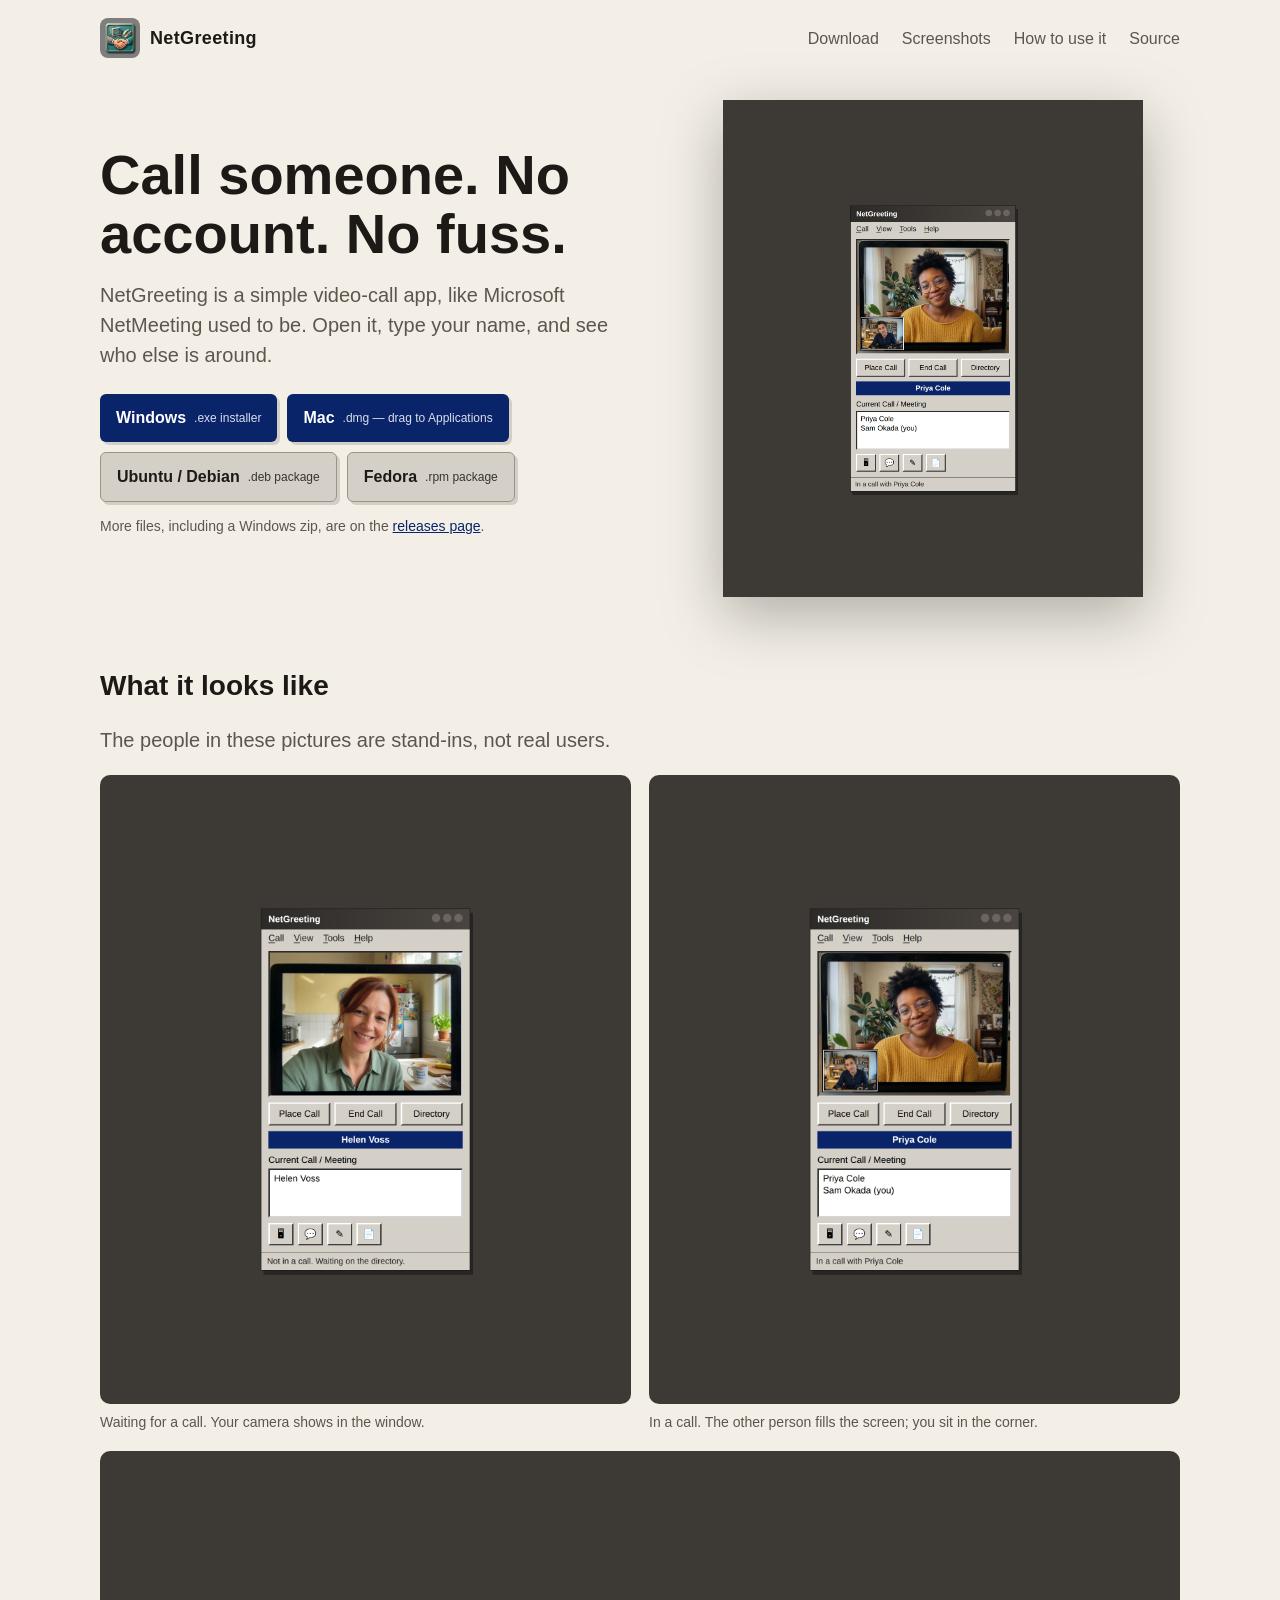
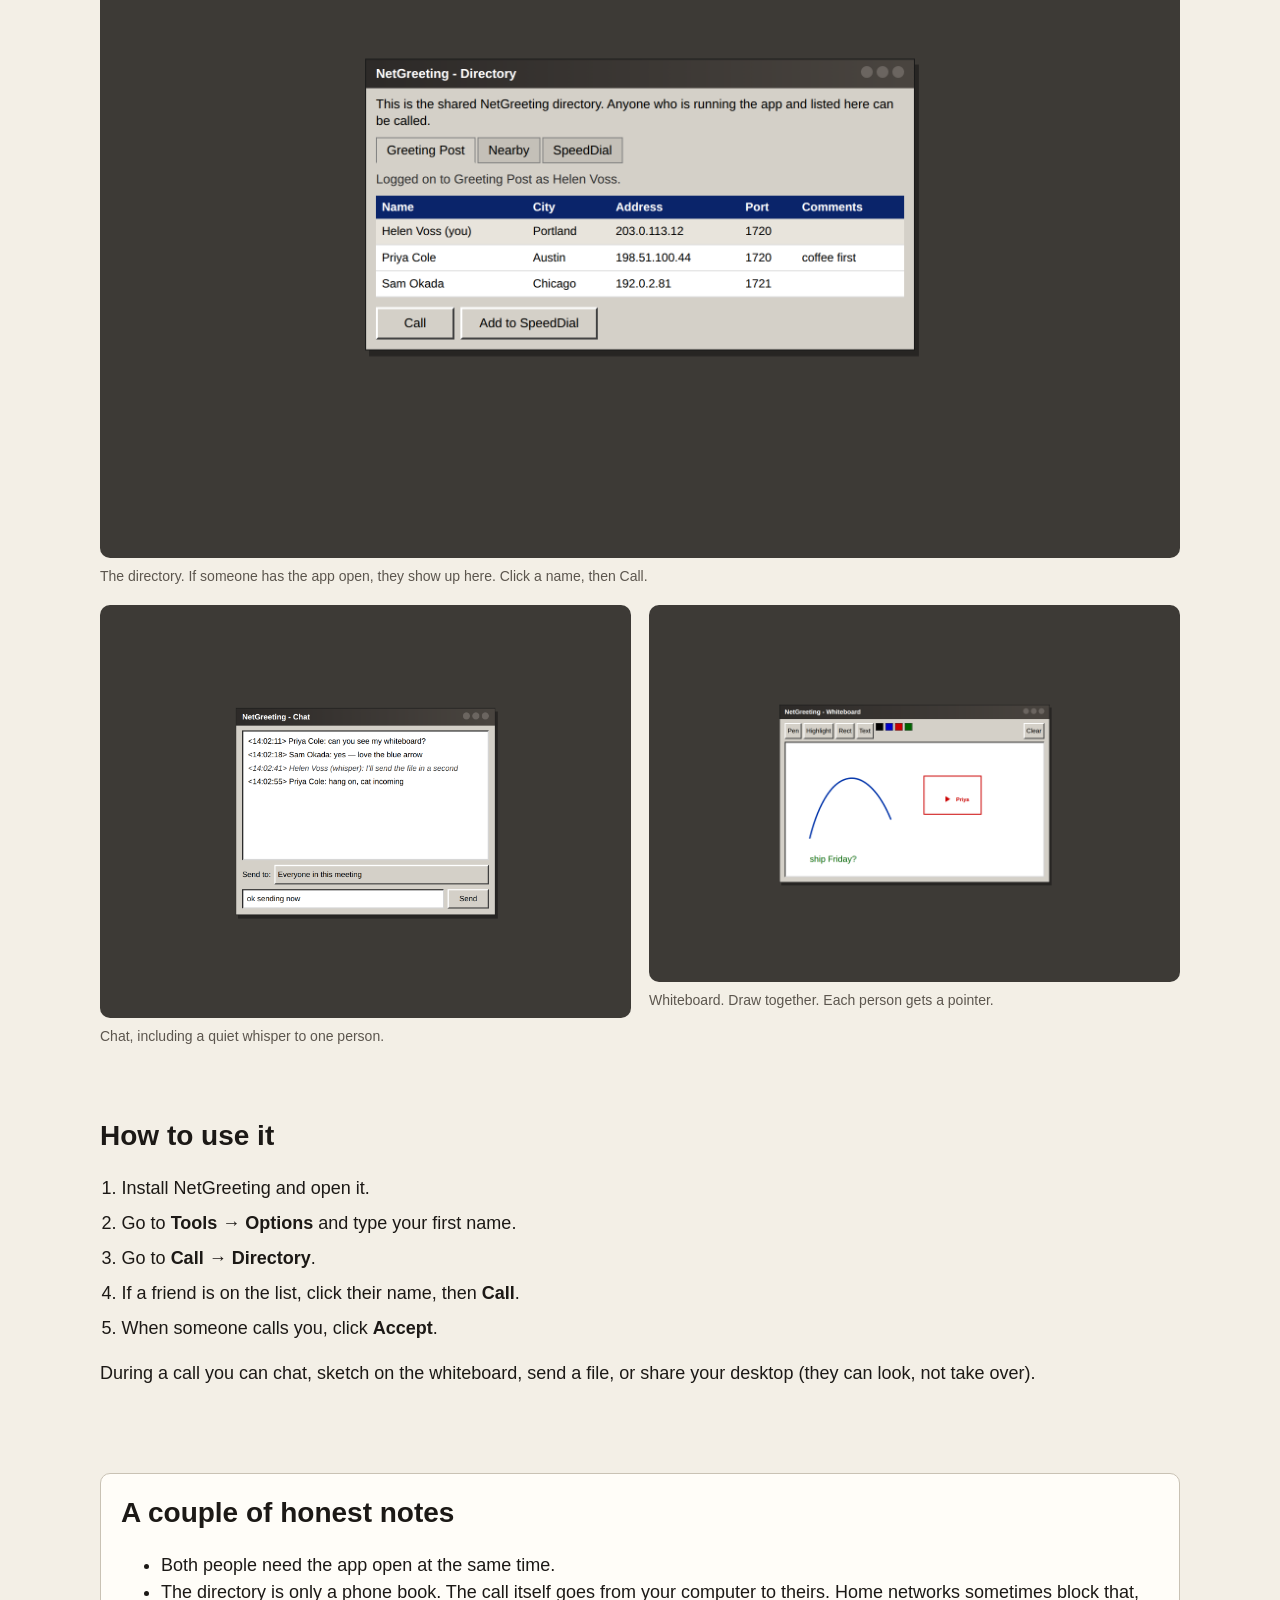
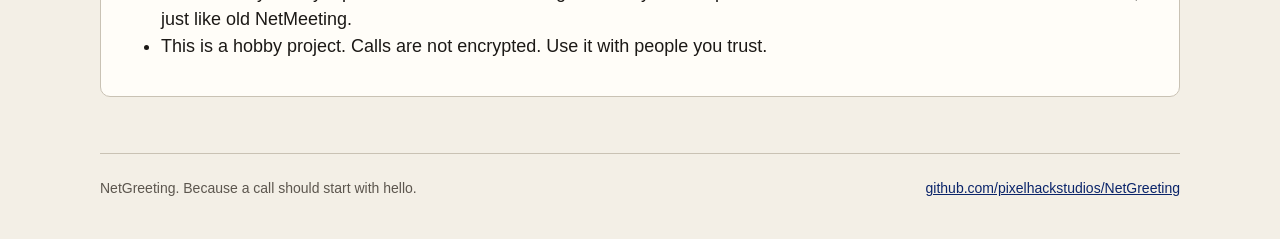
==== docs/index.html @ 1d902507 "Add a public website with download buttons and screenshots. The camera views use fictional stand-ins" ====
<!DOCTYPE html>
<html lang="en">
<head>
  <meta charset="utf-8">
  <meta name="viewport" content="width=device-width, initial-scale=1">
  <title>NetGreeting — a simple video-call app</title>
  <meta name="description" content="See who’s online, call them, talk, chat, and draw together. No account. Like Microsoft NetMeeting used to be.">
  <link rel="icon" href="./assets/icon.png">
  <link rel="stylesheet" href="./styles.css">
</head>
<body>
  <div class="wrap">
    <header>
      <a class="brand" href="./">
        <img src="./assets/icon.png" alt="">
        NetGreeting
      </a>
      <nav>
        <a href="#download">Download</a>
        <a href="#look">Screenshots</a>
        <a href="#how">How to use it</a>
        <a href="https://github.com/pixelhackstudios/NetGreeting">Source</a>
      </nav>
    </header>

    <div class="hero">
      <div>
        <h1>Call someone. No account. No fuss.</h1>
        <p class="lede">
          NetGreeting is a simple video-call app, like Microsoft NetMeeting used to be.
          Open it, type your name, and see who else is around.
        </p>
        <div class="downloads" id="download">
          <a class="btn" href="https://github.com/pixelhackstudios/NetGreeting/releases/latest/download/netgreeting-0.1.0-win64.exe">
            Windows
            <small>.exe installer</small>
          </a>
          <a class="btn" href="https://github.com/pixelhackstudios/NetGreeting/releases/latest/download/netgreeting-0.1.0-Darwin.dmg">
            Mac
            <small>.dmg — drag to Applications</small>
          </a>
          <a class="btn secondary" href="https://github.com/pixelhackstudios/NetGreeting/releases/latest/download/netgreeting_0.1.0_amd64.deb">
            Ubuntu / Debian
            <small>.deb package</small>
          </a>
          <a class="btn secondary" href="https://github.com/pixelhackstudios/NetGreeting/releases/latest/download/netgreeting-0.1.0-1.x86_64.rpm">
            Fedora
            <small>.rpm package</small>
          </a>
        </div>
        <p class="note">
          More files, including a Windows zip, are on the
          <a href="https://github.com/pixelhackstudios/NetGreeting/releases/latest">releases page</a>.
        </p>
      </div>
      <img class="hero-shot" src="./assets/shot-call.png" alt="NetGreeting in a call. Priya is on the big video, Sam is in the small corner window.">
    </div>

    <section id="look">
      <h2>What it looks like</h2>
      <p class="lede" style="margin-bottom:20px;">The people in these pictures are stand-ins, not real users.</p>
      <div class="shots">
        <figure>
          <img src="./assets/shot-idle.png" alt="Helen waiting for a call, with her camera preview showing.">
          <figcaption>Waiting for a call. Your camera shows in the window.</figcaption>
        </figure>
        <figure>
          <img src="./assets/shot-call.png" alt="A call in progress with two people on camera.">
          <figcaption>In a call. The other person fills the screen; you sit in the corner.</figcaption>
        </figure>
        <figure class="wide">
          <img src="./assets/shot-directory.png" alt="The directory listing Helen, Priya, and Sam.">
          <figcaption>The directory. If someone has the app open, they show up here. Click a name, then Call.</figcaption>
        </figure>
        <figure>
          <img src="./assets/shot-chat.png" alt="A chat window with a few messages.">
          <figcaption>Chat, including a quiet whisper to one person.</figcaption>
        </figure>
        <figure>
          <img src="./assets/shot-whiteboard.png" alt="A shared whiteboard with a sketch and a remote pointer labeled Priya.">
          <figcaption>Whiteboard. Draw together. Each person gets a pointer.</figcaption>
        </figure>
      </div>
    </section>

    <section id="how">
      <h2>How to use it</h2>
      <ol class="steps">
        <li>Install NetGreeting and open it.</li>
        <li>Go to <strong>Tools → Options</strong> and type your first name.</li>
        <li>Go to <strong>Call → Directory</strong>.</li>
        <li>If a friend is on the list, click their name, then <strong>Call</strong>.</li>
        <li>When someone calls you, click <strong>Accept</strong>.</li>
      </ol>
      <p>During a call you can chat, sketch on the whiteboard, send a file, or share your desktop (they can look, not take over).</p>
    </section>

    <section>
      <div class="honest">
        <h2>A couple of honest notes</h2>
        <ul>
          <li>Both people need the app open at the same time.</li>
          <li>The directory is only a phone book. The call itself goes from your computer to theirs. Home networks sometimes block that, just like old NetMeeting.</li>
          <li>This is a hobby project. Calls are not encrypted. Use it with people you trust.</li>
        </ul>
      </div>
    </section>

    <footer>
      <div>NetGreeting. Because a call should start with hello.</div>
      <div><a href="https://github.com/pixelhackstudios/NetGreeting">github.com/pixelhackstudios/NetGreeting</a></div>
    </footer>
  </div>
</body>
</html>
---- docs/styles.css ----
:root {
  --bg: #f3efe6;
  --ink: #1c1916;
  --muted: #5c564e;
  --navy: #0a246a;
  --face: #d4d0c8;
  --card: #fffdf8;
  --line: #c9c2b4;
}
* { box-sizing: border-box; }
html { scroll-behavior: smooth; }
body {
  margin: 0;
  font: 18px/1.5 "Liberation Sans", "Segoe UI", Tahoma, sans-serif;
  color: var(--ink);
  background:
    radial-gradient(1200px 500px at 10% -10%, #fff8e8, transparent 50%),
    var(--bg);
}
a { color: var(--navy); }
.wrap { width: min(1080px, calc(100% - 40px)); margin: 0 auto; }
header {
  display: flex;
  align-items: center;
  justify-content: space-between;
  gap: 16px;
  padding: 18px 0;
}
.brand { display: flex; align-items: center; gap: 10px; font-weight: 800; letter-spacing: .02em; text-decoration: none; color: inherit; }
.brand img { width: 40px; height: 40px; border-radius: 8px; }
nav a { margin-left: 18px; text-decoration: none; color: var(--muted); font-size: 16px; }
nav a:hover { color: var(--ink); }
.hero {
  display: grid;
  grid-template-columns: 1.05fr .95fr;
  gap: 40px;
  align-items: center;
  padding: 24px 0 56px;
}
h1 {
  font-size: clamp(36px, 5vw, 56px);
  line-height: 1.05;
  margin: 0 0 16px;
}
.lede { font-size: 20px; color: var(--muted); margin: 0 0 24px; max-width: 36rem; }
.downloads { display: flex; flex-wrap: wrap; gap: 10px; }
.btn {
  display: inline-flex;
  align-items: center;
  gap: 8px;
  background: var(--navy);
  color: #fff;
  text-decoration: none;
  padding: 12px 16px;
  border-radius: 6px;
  font-weight: 700;
  font-size: 16px;
  box-shadow: 3px 3px 0 #00000022;
}
.btn.secondary { background: var(--face); color: var(--ink); border: 1px solid #9a948a; }
.btn small { display: block; font-weight: 500; opacity: .85; font-size: 12px; }
.hero-shot {
  width: 100%;
  max-width: 420px;
  justify-self: center;
  filter: drop-shadow(0 18px 30px rgba(0,0,0,.28));
}
.note { font-size: 14px; color: var(--muted); margin-top: 14px; }
section { padding: 12px 0 56px; }
h2 { font-size: 28px; margin: 0 0 18px; }
.shots {
  display: grid;
  grid-template-columns: 1fr 1fr;
  gap: 18px;
}
.shots figure { margin: 0; }
.shots img {
  width: 100%;
  background: #3d3a36;
  border-radius: 10px;
  display: block;
}
.shots figcaption { font-size: 14px; color: var(--muted); margin-top: 8px; }
.shots .wide { grid-column: 1 / -1; }
ol.steps { padding-left: 1.2em; }
ol.steps li { margin: 8px 0; }
.honest {
  background: var(--card);
  border: 1px solid var(--line);
  padding: 18px 20px;
  border-radius: 10px;
}
footer {
  border-top: 1px solid var(--line);
  padding: 24px 0 40px;
  color: var(--muted);
  font-size: 14px;
  display: flex;
  justify-content: space-between;
  gap: 12px;
  flex-wrap: wrap;
}
@media (max-width: 800px) {
  .hero, .shots { grid-template-columns: 1fr; }
  nav { display: none; }
}
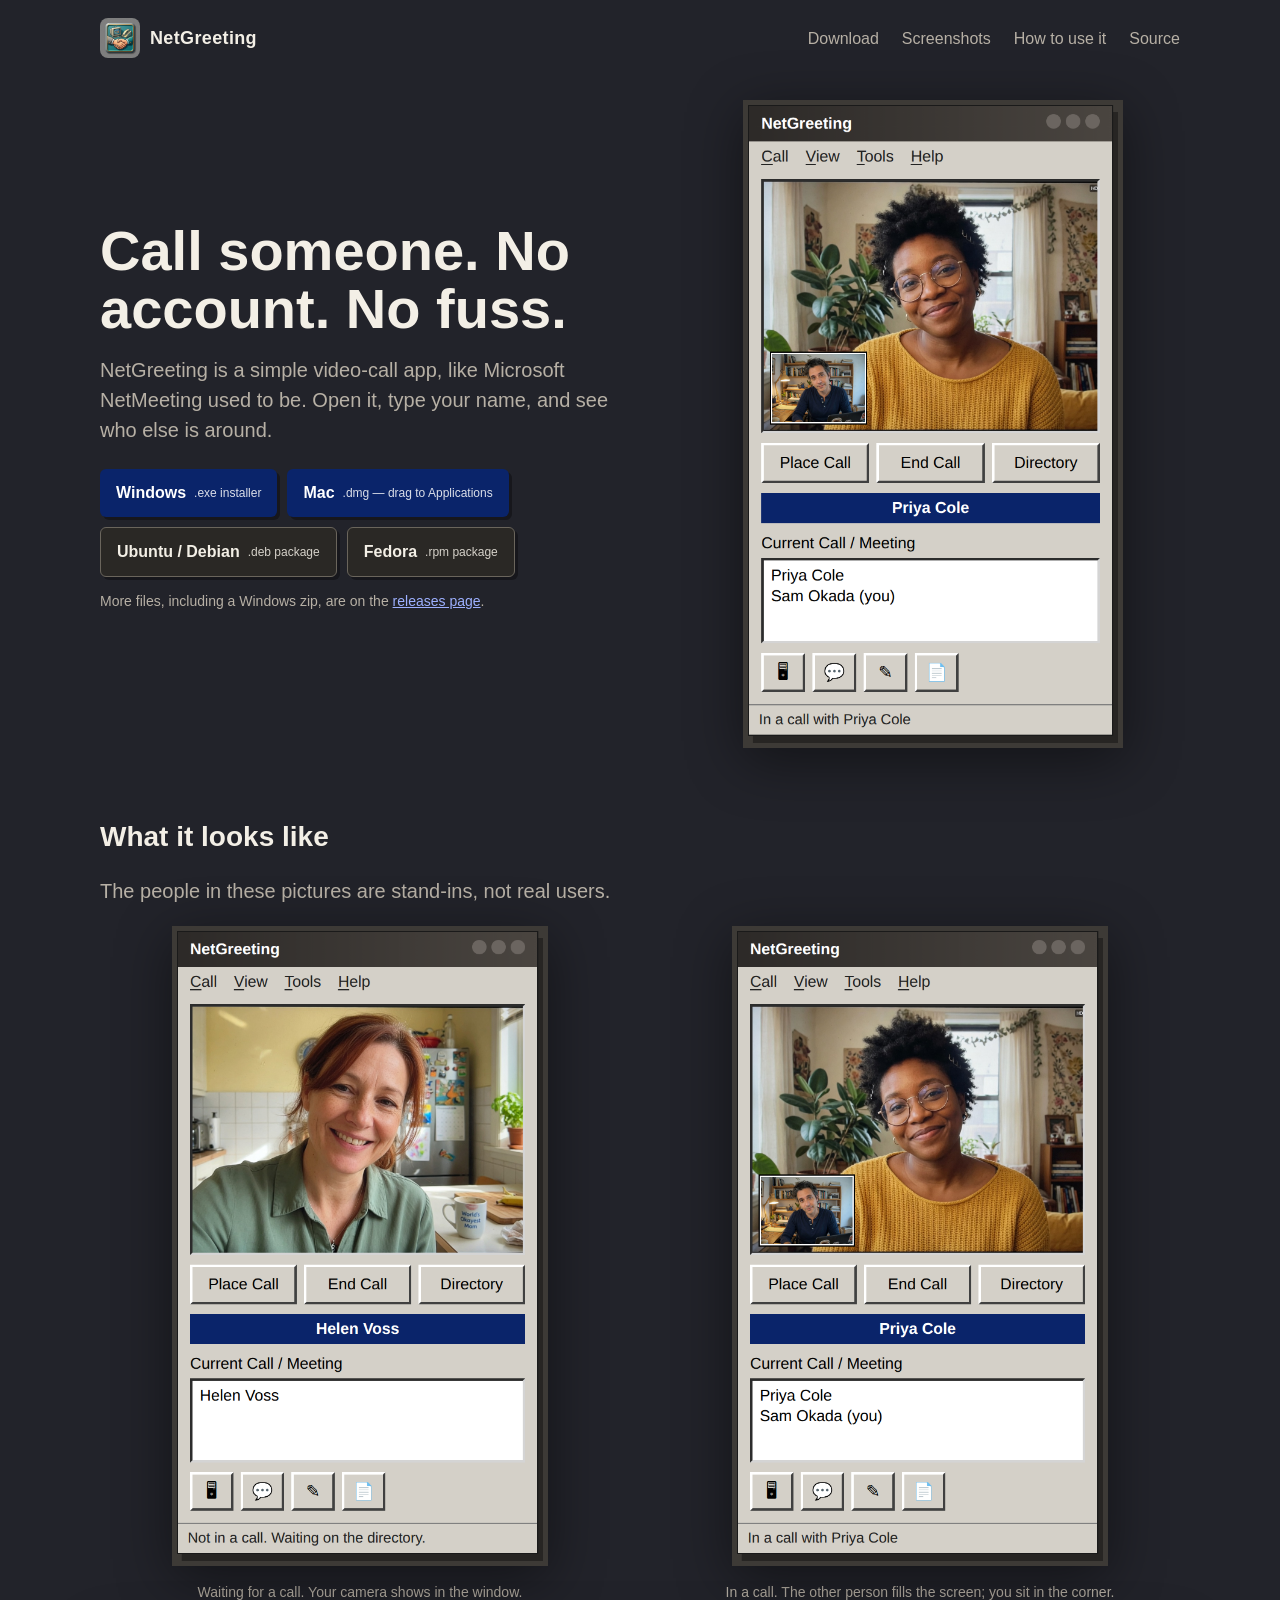
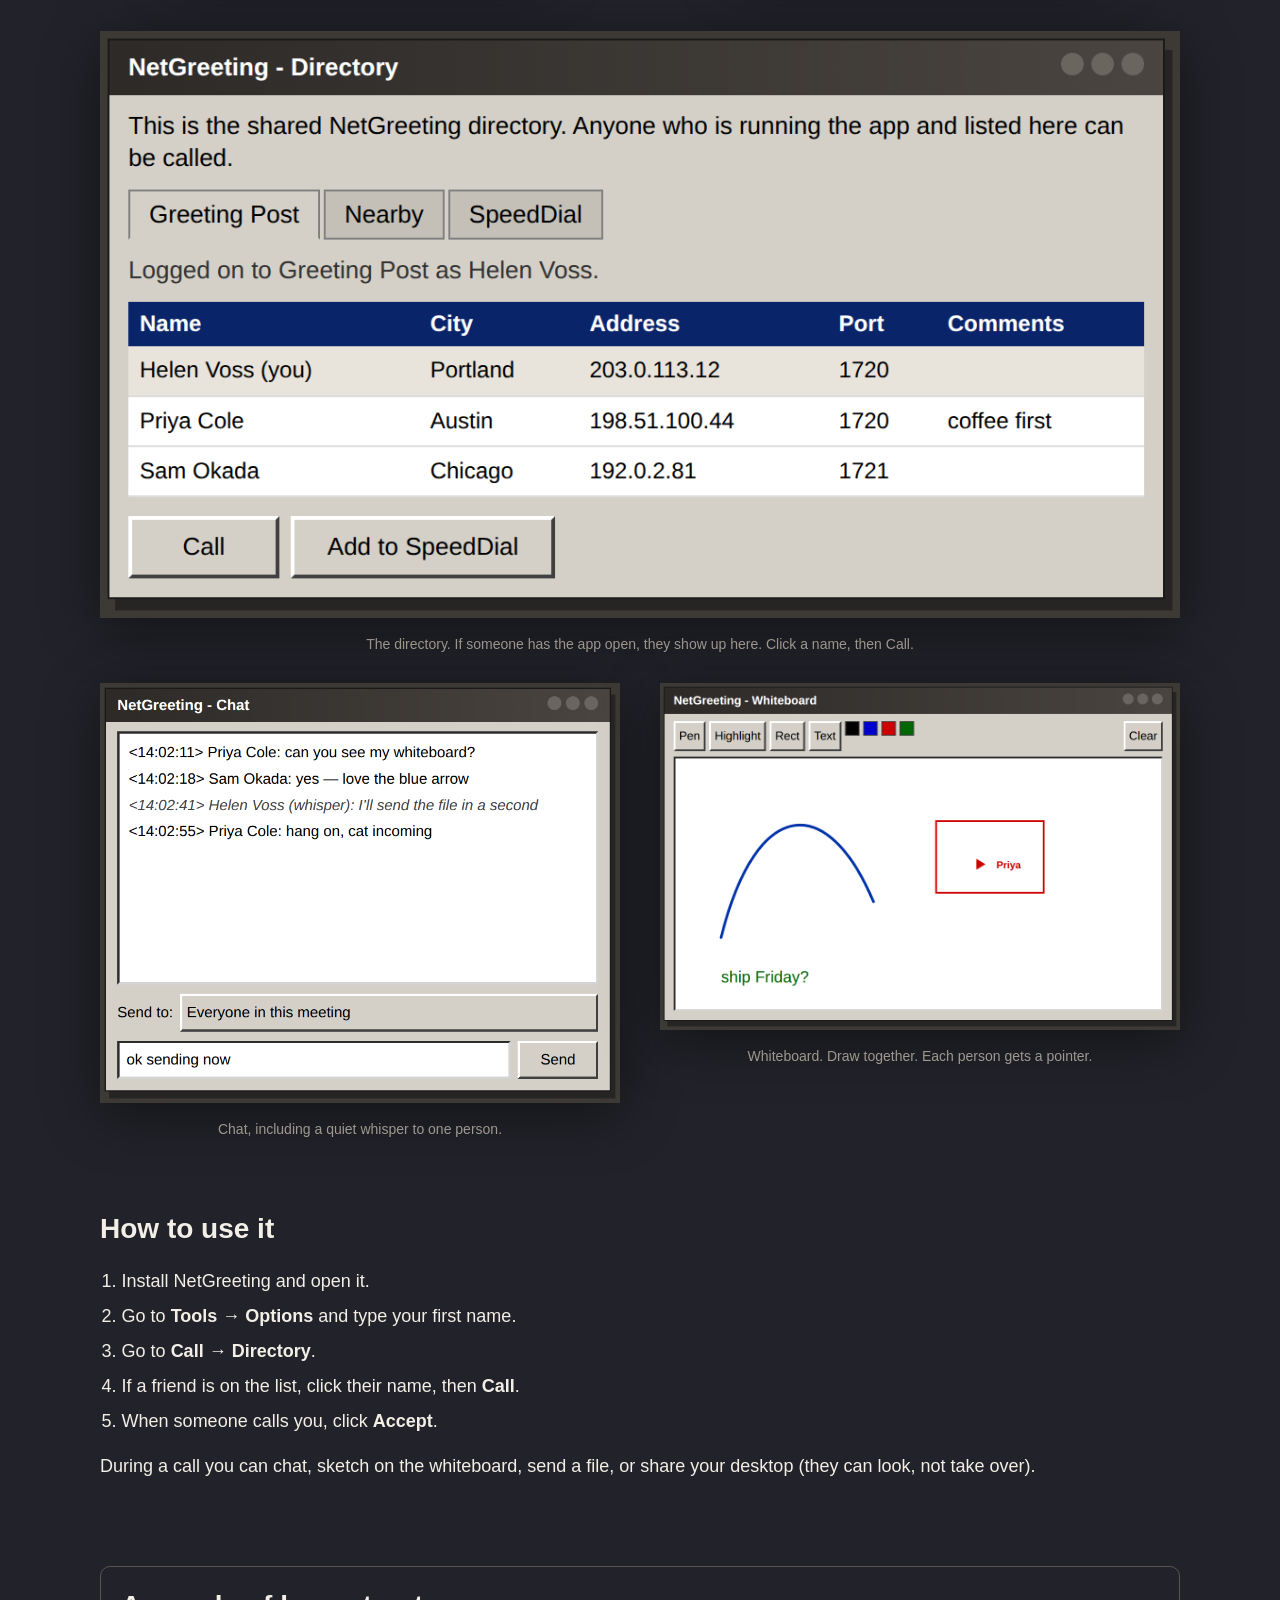
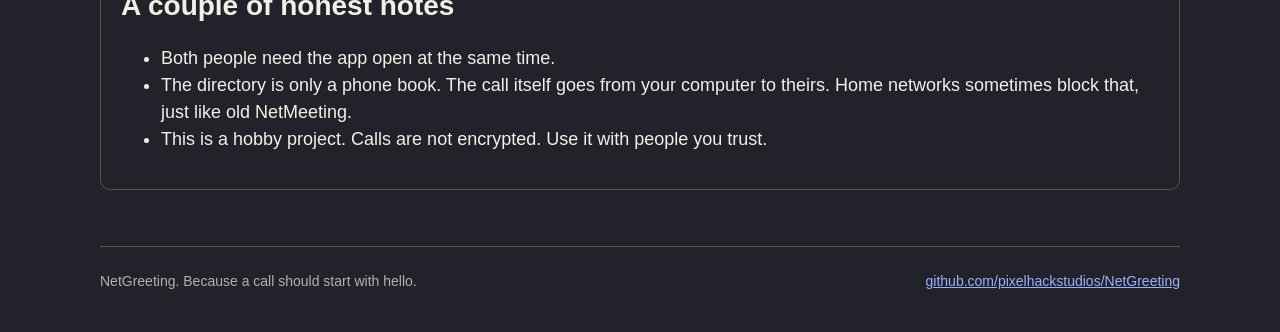
==== commit 81344056: "Rebuild screenshots from the cropped portraits and drop the gray padding. The page was still showing" ====
--- a/docs/index.html
+++ b/docs/index.html
@@ -53,7 +53,7 @@
           <a href="https://github.com/pixelhackstudios/NetGreeting/releases/latest">releases page</a>.
         </p>
       </div>
-      <img class="hero-shot" src="./assets/shot-call.png" alt="NetGreeting in a call. Priya is on the big video, Sam is in the small corner window.">
+      <img class="hero-shot" src="./assets/shot-call.png?v=3" alt="NetGreeting in a call. Priya is on the big video, Sam is in the small corner window.">
     </div>
 
     <section id="look">
@@ -61,23 +61,23 @@
       <p class="lede" style="margin-bottom:20px;">The people in these pictures are stand-ins, not real users.</p>
       <div class="shots">
         <figure>
-          <img src="./assets/shot-idle.png" alt="Helen waiting for a call, with her camera preview showing.">
+          <img src="./assets/shot-idle.png?v=3" alt="Helen waiting for a call, with her camera preview showing.">
           <figcaption>Waiting for a call. Your camera shows in the window.</figcaption>
         </figure>
         <figure>
-          <img src="./assets/shot-call.png" alt="A call in progress with two people on camera.">
+          <img src="./assets/shot-call.png?v=3" alt="A call in progress with two people on camera.">
           <figcaption>In a call. The other person fills the screen; you sit in the corner.</figcaption>
         </figure>
         <figure class="wide">
-          <img src="./assets/shot-directory.png" alt="The directory listing Helen, Priya, and Sam.">
+          <img src="./assets/shot-directory.png?v=3" alt="The directory listing Helen, Priya, and Sam.">
           <figcaption>The directory. If someone has the app open, they show up here. Click a name, then Call.</figcaption>
         </figure>
         <figure>
-          <img src="./assets/shot-chat.png" alt="A chat window with a few messages.">
+          <img src="./assets/shot-chat.png?v=3" alt="A chat window with a few messages.">
           <figcaption>Chat, including a quiet whisper to one person.</figcaption>
         </figure>
         <figure>
-          <img src="./assets/shot-whiteboard.png" alt="A shared whiteboard with a sketch and a remote pointer labeled Priya.">
+          <img src="./assets/shot-whiteboard.png?v=3" alt="A shared whiteboard with a sketch and a remote pointer labeled Priya.">
           <figcaption>Whiteboard. Draw together. Each person gets a pointer.</figcaption>
         </figure>
       </div>
--- a/docs/styles.css
+++ b/docs/styles.css
@@ -1,24 +1,37 @@
 :root {
-  --bg: #f3efe6;
-  --ink: #1c1916;
-  --muted: #5c564e;
-  --navy: #0a246a;
-  --face: #d4d0c8;
-  --card: #fffdf8;
-  --line: #c9c2b4;
-}
-* { box-sizing: border-box; }
-html { scroll-behavior: smooth; }
+  --bg: #22232a;
+  --ink: #f3efe6;
+  --muted: #b7b0a5;
+  --navy: #6d8cff;
+  --face: #22232a;
+  --card: #22232a;
+  --line: #5a554c;
+}
+
+* {
+  box-sizing: border-box;
+}
+
+html {
+  scroll-behavior: smooth;
+}
+
 body {
   margin: 0;
   font: 18px/1.5 "Liberation Sans", "Segoe UI", Tahoma, sans-serif;
   color: var(--ink);
-  background:
-    radial-gradient(1200px 500px at 10% -10%, #fff8e8, transparent 50%),
-    var(--bg);
-}
-a { color: var(--navy); }
-.wrap { width: min(1080px, calc(100% - 40px)); margin: 0 auto; }
+  background: var(--bg);
+}
+
+a {
+  color: #9db0ff;
+}
+
+.wrap {
+  width: min(1080px, calc(100% - 40px));
+  margin: 0 auto;
+}
+
 header {
   display: flex;
   align-items: center;
@@ -26,10 +39,34 @@
   gap: 16px;
   padding: 18px 0;
 }
-.brand { display: flex; align-items: center; gap: 10px; font-weight: 800; letter-spacing: .02em; text-decoration: none; color: inherit; }
-.brand img { width: 40px; height: 40px; border-radius: 8px; }
-nav a { margin-left: 18px; text-decoration: none; color: var(--muted); font-size: 16px; }
-nav a:hover { color: var(--ink); }
+
+.brand {
+  display: flex;
+  align-items: center;
+  gap: 10px;
+  font-weight: 800;
+  letter-spacing: .02em;
+  text-decoration: none;
+  color: inherit;
+}
+
+.brand img {
+  width: 40px;
+  height: 40px;
+  border-radius: 8px;
+}
+
+nav a {
+  margin-left: 18px;
+  text-decoration: none;
+  color: var(--muted);
+  font-size: 16px;
+}
+
+nav a:hover {
+  color: var(--ink);
+}
+
 .hero {
   display: grid;
   grid-template-columns: 1.05fr .95fr;
@@ -37,59 +74,121 @@
   align-items: center;
   padding: 24px 0 56px;
 }
+
 h1 {
   font-size: clamp(36px, 5vw, 56px);
   line-height: 1.05;
   margin: 0 0 16px;
 }
-.lede { font-size: 20px; color: var(--muted); margin: 0 0 24px; max-width: 36rem; }
-.downloads { display: flex; flex-wrap: wrap; gap: 10px; }
+
+.lede {
+  font-size: 20px;
+  color: var(--muted);
+  margin: 0 0 24px;
+  max-width: 36rem;
+}
+
+.downloads {
+  display: flex;
+  flex-wrap: wrap;
+  gap: 10px;
+}
+
 .btn {
   display: inline-flex;
   align-items: center;
   gap: 8px;
-  background: var(--navy);
+  background: #0a246a;
   color: #fff;
   text-decoration: none;
   padding: 12px 16px;
   border-radius: 6px;
   font-weight: 700;
   font-size: 16px;
-  box-shadow: 3px 3px 0 #00000022;
-}
-.btn.secondary { background: var(--face); color: var(--ink); border: 1px solid #9a948a; }
-.btn small { display: block; font-weight: 500; opacity: .85; font-size: 12px; }
+  box-shadow: 3px 3px 0 #00000055;
+}
+
+.btn.secondary {
+  background: #2a2825;
+  color: var(--ink);
+  border: 1px solid #6a655c;
+}
+
+.btn small {
+  display: block;
+  font-weight: 500;
+  opacity: .85;
+  font-size: 12px;
+}
+
 .hero-shot {
   width: 100%;
-  max-width: 420px;
+  max-width: 380px;
   justify-self: center;
-  filter: drop-shadow(0 18px 30px rgba(0,0,0,.28));
-}
-.note { font-size: 14px; color: var(--muted); margin-top: 14px; }
-section { padding: 12px 0 56px; }
-h2 { font-size: 28px; margin: 0 0 18px; }
+  filter: drop-shadow(0 12px 28px rgba(0, 0, 0, .45));
+}
+
+.note {
+  font-size: 14px;
+  color: var(--muted);
+  margin-top: 14px;
+}
+
+section {
+  padding: 12px 0 56px;
+}
+
+h2 {
+  font-size: 28px;
+  margin: 0 0 18px;
+}
+
 .shots {
   display: grid;
   grid-template-columns: 1fr 1fr;
-  gap: 18px;
-}
-.shots figure { margin: 0; }
+  gap: 28px 40px;
+  align-items: start;
+}
+
+.shots figure {
+  margin: 0;
+  text-align: center;
+}
+
 .shots img {
-  width: 100%;
-  background: #3d3a36;
-  border-radius: 10px;
-  display: block;
-}
-.shots figcaption { font-size: 14px; color: var(--muted); margin-top: 8px; }
-.shots .wide { grid-column: 1 / -1; }
-ol.steps { padding-left: 1.2em; }
-ol.steps li { margin: 8px 0; }
+  width: auto;
+  max-width: 100%;
+  height: auto;
+  max-height: 640px;
+  display: inline-block;
+  filter: drop-shadow(0 12px 28px rgba(0, 0, 0, .45));
+}
+
+.shots figcaption {
+  font-size: 14px;
+  color: var(--muted);
+  margin-top: 8px;
+}
+
+.shots .wide {
+  grid-column: 1 / -1;
+}
+
+ol.steps {
+  padding-left: 1.2em;
+}
+
+ol.steps li {
+  margin: 8px 0;
+}
+
 .honest {
   background: var(--card);
   border: 1px solid var(--line);
   padding: 18px 20px;
   border-radius: 10px;
 }
+
 footer {
   border-top: 1px solid var(--line);
   padding: 24px 0 40px;
@@ -100,7 +199,15 @@
   gap: 12px;
   flex-wrap: wrap;
 }
+
 @media (max-width: 800px) {
-  .hero, .shots { grid-template-columns: 1fr; }
-  nav { display: none; }
-}
+
+  .hero,
+  .shots {
+    grid-template-columns: 1fr;
+  }
+
+  nav {
+    display: none;
+  }
+}
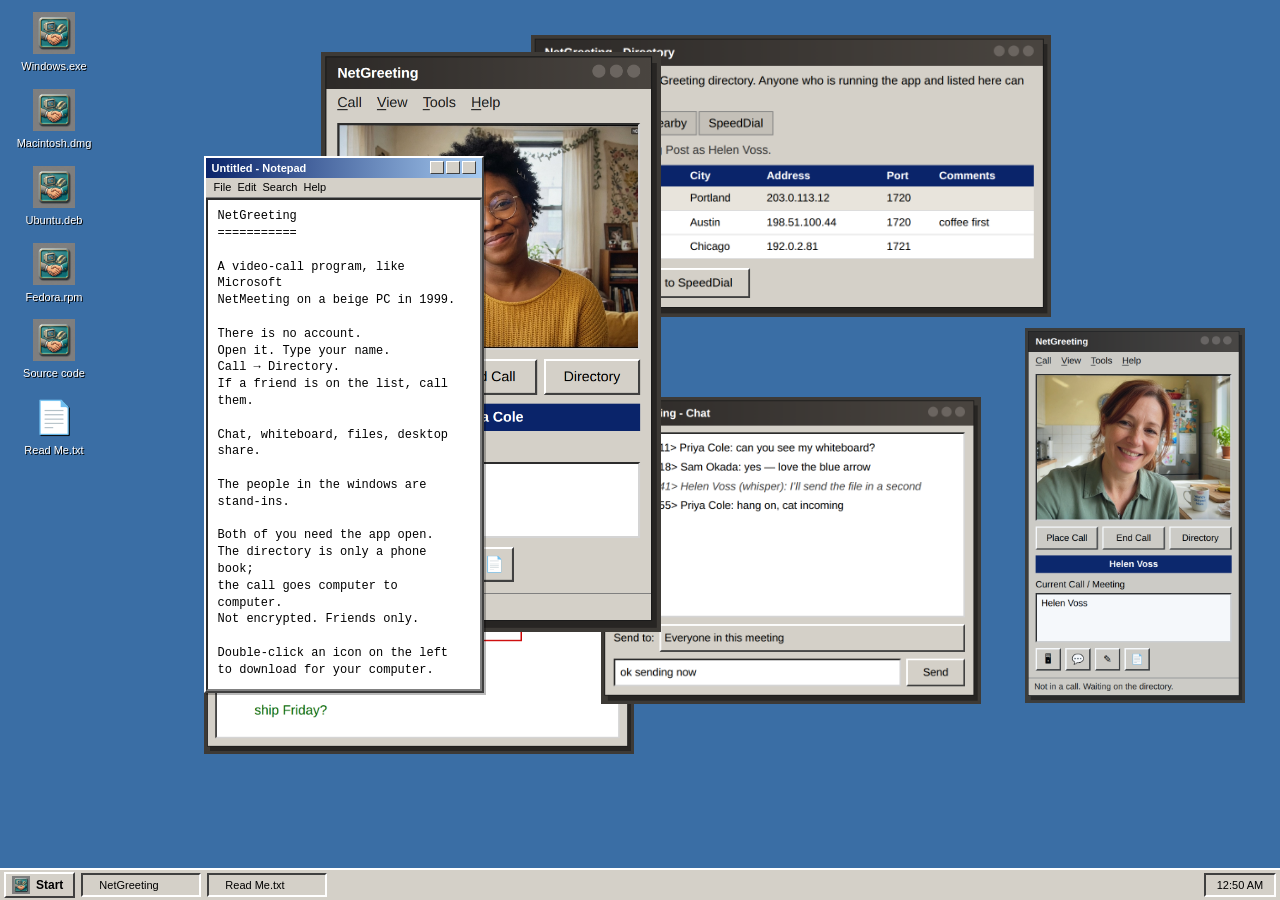
==== commit 57220333: "Replace the generic landing page with a Windows 2000 desktop. Downloads are desktop icons. The app w" ====
--- a/docs/index.html
+++ b/docs/index.html
@@ -3,113 +3,119 @@
 <head>
   <meta charset="utf-8">
   <meta name="viewport" content="width=device-width, initial-scale=1">
-  <title>NetGreeting — a simple video-call app</title>
-  <meta name="description" content="See who’s online, call them, talk, chat, and draw together. No account. Like Microsoft NetMeeting used to be.">
+  <title>NetGreeting</title>
+  <meta name="description" content="A video-call app like Microsoft NetMeeting. No account. Type your name and see who is around.">
   <link rel="icon" href="./assets/icon.png">
   <link rel="stylesheet" href="./styles.css">
 </head>
 <body>
-  <div class="wrap">
-    <header>
-      <a class="brand" href="./">
+  <div class="desktop">
+    <nav class="icons" aria-label="Downloads">
+      <a class="desk-icon" href="https://github.com/pixelhackstudios/NetGreeting/releases/latest/download/netgreeting-0.1.0-win64.exe">
         <img src="./assets/icon.png" alt="">
-        NetGreeting
+        <span>Windows.exe</span>
       </a>
-      <nav>
-        <a href="#download">Download</a>
-        <a href="#look">Screenshots</a>
-        <a href="#how">How to use it</a>
-        <a href="https://github.com/pixelhackstudios/NetGreeting">Source</a>
-      </nav>
-    </header>
+      <a class="desk-icon" href="https://github.com/pixelhackstudios/NetGreeting/releases/latest/download/netgreeting-0.1.0-Darwin.dmg">
+        <img src="./assets/icon.png" alt="">
+        <span>Macintosh.dmg</span>
+      </a>
+      <a class="desk-icon" href="https://github.com/pixelhackstudios/NetGreeting/releases/latest/download/netgreeting_0.1.0_amd64.deb">
+        <img src="./assets/icon.png" alt="">
+        <span>Ubuntu.deb</span>
+      </a>
+      <a class="desk-icon" href="https://github.com/pixelhackstudios/NetGreeting/releases/latest/download/netgreeting-0.1.0-1.x86_64.rpm">
+        <img src="./assets/icon.png" alt="">
+        <span>Fedora.rpm</span>
+      </a>
+      <a class="desk-icon" href="https://github.com/pixelhackstudios/NetGreeting">
+        <img src="./assets/icon.png" alt="">
+        <span>Source code</span>
+      </a>
+      <a class="desk-icon" href="#readme">
+        <span class="file-ico" aria-hidden="true">📄</span>
+        <span>Read Me.txt</span>
+      </a>
+    </nav>
 
-    <div class="hero">
-      <div>
-        <h1>Call someone. No account. No fuss.</h1>
-        <p class="lede">
-          NetGreeting is a simple video-call app, like Microsoft NetMeeting used to be.
-          Open it, type your name, and see who else is around.
-        </p>
-        <div class="downloads" id="download">
-          <a class="btn" href="https://github.com/pixelhackstudios/NetGreeting/releases/latest/download/netgreeting-0.1.0-win64.exe">
-            Windows
-            <small>.exe installer</small>
-          </a>
-          <a class="btn" href="https://github.com/pixelhackstudios/NetGreeting/releases/latest/download/netgreeting-0.1.0-Darwin.dmg">
-            Mac
-            <small>.dmg — drag to Applications</small>
-          </a>
-          <a class="btn secondary" href="https://github.com/pixelhackstudios/NetGreeting/releases/latest/download/netgreeting_0.1.0_amd64.deb">
-            Ubuntu / Debian
-            <small>.deb package</small>
-          </a>
-          <a class="btn secondary" href="https://github.com/pixelhackstudios/NetGreeting/releases/latest/download/netgreeting-0.1.0-1.x86_64.rpm">
-            Fedora
-            <small>.rpm package</small>
-          </a>
+    <div class="stage">
+      <img class="float dir" src="./assets/shot-directory.png?v=4" alt="Directory listing people who are online.">
+      <img class="float call" src="./assets/shot-call.png?v=4" alt="NetGreeting in a call.">
+      <img class="float chat" src="./assets/shot-chat.png?v=4" alt="Chat during a call.">
+      <img class="float board" src="./assets/shot-whiteboard.png?v=4" alt="Shared whiteboard.">
+      <img class="float idle" src="./assets/shot-idle.png?v=4" alt="Waiting for a call with the camera on.">
+
+      <article class="notepad" id="readme">
+        <div class="tb">
+          <span>Untitled - Notepad</span>
+          <span class="win-btns" aria-hidden="true"><i></i><i></i><i></i></span>
         </div>
-        <p class="note">
-          More files, including a Windows zip, are on the
-          <a href="https://github.com/pixelhackstudios/NetGreeting/releases/latest">releases page</a>.
-        </p>
-      </div>
-      <img class="hero-shot" src="./assets/shot-call.png?v=3" alt="NetGreeting in a call. Priya is on the big video, Sam is in the small corner window.">
+        <div class="menu">File&nbsp;&nbsp;Edit&nbsp;&nbsp;Search&nbsp;&nbsp;Help</div>
+        <pre>NetGreeting
+===========
+
+A video-call program, like Microsoft
+NetMeeting on a beige PC in 1999.
+
+There is no account.
+Open it. Type your name.
+Call → Directory.
+If a friend is on the list, call them.
+
+Chat, whiteboard, files, desktop share.
+
+The people in the windows are stand-ins.
+
+Both of you need the app open.
+The directory is only a phone book;
+the call goes computer to computer.
+Not encrypted. Friends only.
+
+Double-click an icon on the left
+to download for your computer.
+</pre>
+      </article>
     </div>
+  </div>
 
-    <section id="look">
-      <h2>What it looks like</h2>
-      <p class="lede" style="margin-bottom:20px;">The people in these pictures are stand-ins, not real users.</p>
-      <div class="shots">
-        <figure>
-          <img src="./assets/shot-idle.png?v=3" alt="Helen waiting for a call, with her camera preview showing.">
-          <figcaption>Waiting for a call. Your camera shows in the window.</figcaption>
-        </figure>
-        <figure>
-          <img src="./assets/shot-call.png?v=3" alt="A call in progress with two people on camera.">
-          <figcaption>In a call. The other person fills the screen; you sit in the corner.</figcaption>
-        </figure>
-        <figure class="wide">
-          <img src="./assets/shot-directory.png?v=3" alt="The directory listing Helen, Priya, and Sam.">
-          <figcaption>The directory. If someone has the app open, they show up here. Click a name, then Call.</figcaption>
-        </figure>
-        <figure>
-          <img src="./assets/shot-chat.png?v=3" alt="A chat window with a few messages.">
-          <figcaption>Chat, including a quiet whisper to one person.</figcaption>
-        </figure>
-        <figure>
-          <img src="./assets/shot-whiteboard.png?v=3" alt="A shared whiteboard with a sketch and a remote pointer labeled Priya.">
-          <figcaption>Whiteboard. Draw together. Each person gets a pointer.</figcaption>
-        </figure>
-      </div>
-    </section>
+  <footer class="taskbar">
+    <button class="start" type="button" id="startBtn" aria-expanded="false" aria-controls="startMenu">
+      <img src="./assets/icon.png" alt=""> Start
+    </button>
+    <div class="start-menu" id="startMenu" hidden>
+      <div class="start-banner">NetGreeting</div>
+      <a href="https://github.com/pixelhackstudios/NetGreeting/releases/latest/download/netgreeting-0.1.0-win64.exe">Windows installer</a>
+      <a href="https://github.com/pixelhackstudios/NetGreeting/releases/latest/download/netgreeting-0.1.0-Darwin.dmg">Macintosh disk image</a>
+      <a href="https://github.com/pixelhackstudios/NetGreeting/releases/latest/download/netgreeting_0.1.0_amd64.deb">Ubuntu / Debian</a>
+      <a href="https://github.com/pixelhackstudios/NetGreeting/releases/latest/download/netgreeting-0.1.0-1.x86_64.rpm">Fedora</a>
+      <hr>
+      <a href="https://github.com/pixelhackstudios/NetGreeting/releases/latest">All downloads</a>
+      <a href="https://github.com/pixelhackstudios/NetGreeting">GitHub</a>
+    </div>
+    <div class="task">NetGreeting</div>
+    <div class="task">Read Me.txt</div>
+    <div class="tray"><time id="clock">12:00 PM</time></div>
+  </footer>
 
-    <section id="how">
-      <h2>How to use it</h2>
-      <ol class="steps">
-        <li>Install NetGreeting and open it.</li>
-        <li>Go to <strong>Tools → Options</strong> and type your first name.</li>
-        <li>Go to <strong>Call → Directory</strong>.</li>
-        <li>If a friend is on the list, click their name, then <strong>Call</strong>.</li>
-        <li>When someone calls you, click <strong>Accept</strong>.</li>
-      </ol>
-      <p>During a call you can chat, sketch on the whiteboard, send a file, or share your desktop (they can look, not take over).</p>
-    </section>
-
-    <section>
-      <div class="honest">
-        <h2>A couple of honest notes</h2>
-        <ul>
-          <li>Both people need the app open at the same time.</li>
-          <li>The directory is only a phone book. The call itself goes from your computer to theirs. Home networks sometimes block that, just like old NetMeeting.</li>
-          <li>This is a hobby project. Calls are not encrypted. Use it with people you trust.</li>
-        </ul>
-      </div>
-    </section>
-
-    <footer>
-      <div>NetGreeting. Because a call should start with hello.</div>
-      <div><a href="https://github.com/pixelhackstudios/NetGreeting">github.com/pixelhackstudios/NetGreeting</a></div>
-    </footer>
-  </div>
+  <script>
+    const startBtn = document.getElementById('startBtn');
+    const menu = document.getElementById('startMenu');
+    startBtn.addEventListener('click', (e) => {
+      e.stopPropagation();
+      const open = menu.hidden;
+      menu.hidden = !open;
+      startBtn.setAttribute('aria-expanded', String(open));
+    });
+    document.addEventListener('click', () => {
+      menu.hidden = true;
+      startBtn.setAttribute('aria-expanded', 'false');
+    });
+    function tick() {
+      document.getElementById('clock').textContent = new Date().toLocaleTimeString([], {
+        hour: 'numeric', minute: '2-digit'
+      });
+    }
+    tick();
+    setInterval(tick, 10000);
+  </script>
 </body>
 </html>
--- a/docs/styles.css
+++ b/docs/styles.css
@@ -1,213 +1,292 @@
 :root {
-  --bg: #22232a;
-  --ink: #f3efe6;
-  --muted: #b7b0a5;
-  --navy: #6d8cff;
-  --face: #22232a;
-  --card: #22232a;
-  --line: #5a554c;
-}
-
-* {
-  box-sizing: border-box;
-}
-
-html {
-  scroll-behavior: smooth;
+  --face: #d4d0c8;
+  --navy: #0a246a;
+  --desk: #3a6ea5;
+  --light: #ffffff;
+  --dark: #404040;
+  --mid: #808080;
+}
+
+* { box-sizing: border-box; }
+
+html, body {
+  margin: 0;
+  min-height: 100%;
 }
 
 body {
+  font: 11px/1.35 Tahoma, "MS Sans Serif", Geneva, sans-serif;
+  color: #000;
+  background: var(--desk);
+  min-height: 100vh;
+  padding-bottom: 36px;
+}
+
+.desktop {
+  min-height: calc(100vh - 36px);
+  display: grid;
+  grid-template-columns: 110px 1fr;
+}
+
+.icons {
+  padding: 12px 8px;
+  display: flex;
+  flex-direction: column;
+  gap: 14px;
+}
+
+.desk-icon {
+  width: 92px;
+  color: #fff;
+  text-decoration: none;
+  text-align: center;
+  text-shadow: 1px 1px 0 #000;
+  display: flex;
+  flex-direction: column;
+  align-items: center;
+  gap: 4px;
+}
+
+.desk-icon:focus,
+.desk-icon:hover span:last-child {
+  outline: 1px dotted #fff;
+  background: #000080aa;
+}
+
+.desk-icon img,
+.file-ico {
+  width: 42px;
+  height: 42px;
+  image-rendering: auto;
+}
+
+.file-ico {
+  display: grid;
+  place-items: center;
+  font-size: 32px;
+  line-height: 1;
+}
+
+.desk-icon span:last-child {
+  padding: 1px 3px;
+}
+
+.stage {
+  position: relative;
+  min-height: calc(100vh - 36px);
+  overflow: hidden;
+}
+
+.float {
+  position: absolute;
+  height: auto;
+  image-rendering: auto;
+}
+
+.float.call {
+  width: min(340px, 38vw);
+  left: 18%;
+  top: 6%;
+  z-index: 4;
+}
+
+.float.dir {
+  width: min(520px, 52vw);
+  left: 36%;
+  top: 4%;
+  z-index: 2;
+}
+
+.float.chat {
+  width: min(380px, 40vw);
+  left: 42%;
+  top: 46%;
+  z-index: 3;
+}
+
+.float.board {
+  width: min(430px, 44vw);
+  left: 8%;
+  top: 54%;
+  z-index: 2;
+}
+
+.float.idle {
+  width: min(220px, 24vw);
+  right: 3%;
+  top: 38%;
+  z-index: 1;
+  opacity: .95;
+}
+
+.notepad {
+  position: absolute;
+  left: 8%;
+  top: 18%;
+  width: min(280px, 32vw);
+  z-index: 5;
+  background: var(--face);
+  border: 2px solid;
+  border-color: var(--light) var(--dark) var(--dark) var(--light);
+  box-shadow: 2px 2px 0 #0004;
+}
+
+.tb {
+  background: linear-gradient(90deg, #0a246a, #a6caf0);
+  color: #fff;
+  font-weight: 700;
+  padding: 3px 6px;
+  display: flex;
+  justify-content: space-between;
+  align-items: center;
+}
+
+.win-btns {
+  display: flex;
+  gap: 2px;
+}
+
+.win-btns i {
+  width: 14px;
+  height: 13px;
+  background: var(--face);
+  border: 1px solid;
+  border-color: var(--light) var(--dark) var(--dark) var(--light);
+  display: block;
+}
+
+.notepad .menu {
+  padding: 2px 8px;
+  border-bottom: 1px solid var(--mid);
+}
+
+.notepad pre {
   margin: 0;
-  font: 18px/1.5 "Liberation Sans", "Segoe UI", Tahoma, sans-serif;
-  color: var(--ink);
-  background: var(--bg);
-}
-
-a {
-  color: #9db0ff;
-}
-
-.wrap {
-  width: min(1080px, calc(100% - 40px));
-  margin: 0 auto;
-}
-
-header {
-  display: flex;
-  align-items: center;
-  justify-content: space-between;
-  gap: 16px;
-  padding: 18px 0;
-}
-
-.brand {
-  display: flex;
-  align-items: center;
-  gap: 10px;
-  font-weight: 800;
-  letter-spacing: .02em;
+  padding: 8px 10px 10px;
+  background: #fff;
+  border: 2px inset #808080;
+  font: 12px/1.4 "Lucida Console", "Courier New", monospace;
+  white-space: pre-wrap;
+  min-height: 280px;
+}
+
+.taskbar {
+  position: fixed;
+  left: 0;
+  right: 0;
+  bottom: 0;
+  height: 32px;
+  background: var(--face);
+  border-top: 2px solid var(--light);
+  display: flex;
+  align-items: center;
+  gap: 6px;
+  padding: 0 4px;
+  z-index: 20;
+}
+
+.start {
+  display: flex;
+  align-items: center;
+  gap: 6px;
+  font: 700 12px Tahoma, sans-serif;
+  background: var(--face);
+  border: 2px solid;
+  border-color: var(--light) var(--dark) var(--dark) var(--light);
+  padding: 2px 10px 2px 6px;
+  cursor: default;
+}
+
+.start:active,
+.start[aria-expanded="true"] {
+  border-color: var(--dark) var(--light) var(--light) var(--dark);
+}
+
+.start img {
+  width: 18px;
+  height: 18px;
+}
+
+.start-menu {
+  position: absolute;
+  left: 2px;
+  bottom: 32px;
+  width: 220px;
+  background: var(--face);
+  border: 2px solid;
+  border-color: var(--light) var(--dark) var(--dark) var(--light);
+  display: flex;
+  flex-direction: column;
+  padding: 2px;
+}
+
+.start-menu[hidden] { display: none; }
+
+.start-banner {
+  background: linear-gradient(#0a246a, #5a7ec4);
+  color: #fff;
+  font-weight: 700;
+  font-style: italic;
+  padding: 18px 10px 8px;
+  margin-bottom: 2px;
+}
+
+.start-menu a {
+  color: #000;
   text-decoration: none;
-  color: inherit;
-}
-
-.brand img {
-  width: 40px;
-  height: 40px;
-  border-radius: 8px;
-}
-
-nav a {
-  margin-left: 18px;
-  text-decoration: none;
-  color: var(--muted);
-  font-size: 16px;
-}
-
-nav a:hover {
-  color: var(--ink);
-}
-
-.hero {
-  display: grid;
-  grid-template-columns: 1.05fr .95fr;
-  gap: 40px;
-  align-items: center;
-  padding: 24px 0 56px;
-}
-
-h1 {
-  font-size: clamp(36px, 5vw, 56px);
-  line-height: 1.05;
-  margin: 0 0 16px;
-}
-
-.lede {
-  font-size: 20px;
-  color: var(--muted);
-  margin: 0 0 24px;
-  max-width: 36rem;
-}
-
-.downloads {
-  display: flex;
-  flex-wrap: wrap;
-  gap: 10px;
-}
-
-.btn {
-  display: inline-flex;
-  align-items: center;
-  gap: 8px;
-  background: #0a246a;
-  color: #fff;
-  text-decoration: none;
-  padding: 12px 16px;
-  border-radius: 6px;
-  font-weight: 700;
-  font-size: 16px;
-  box-shadow: 3px 3px 0 #00000055;
-}
-
-.btn.secondary {
-  background: #2a2825;
-  color: var(--ink);
-  border: 1px solid #6a655c;
-}
-
-.btn small {
-  display: block;
-  font-weight: 500;
-  opacity: .85;
-  font-size: 12px;
-}
-
-.hero-shot {
-  width: 100%;
-  max-width: 380px;
-  justify-self: center;
-  filter: drop-shadow(0 12px 28px rgba(0, 0, 0, .45));
-}
-
-.note {
-  font-size: 14px;
-  color: var(--muted);
-  margin-top: 14px;
-}
-
-section {
-  padding: 12px 0 56px;
-}
-
-h2 {
-  font-size: 28px;
-  margin: 0 0 18px;
-}
-
-.shots {
-  display: grid;
-  grid-template-columns: 1fr 1fr;
-  gap: 28px 40px;
-  align-items: start;
-}
-
-.shots figure {
-  margin: 0;
+  padding: 6px 10px;
+}
+
+.start-menu a:hover {
+  background: var(--navy);
+  color: #fff;
+}
+
+.start-menu hr {
+  border: 0;
+  border-top: 1px solid var(--mid);
+  border-bottom: 1px solid var(--light);
+  margin: 4px 6px;
+}
+
+.task {
+  background: var(--face);
+  border: 2px solid;
+  border-color: var(--dark) var(--light) var(--light) var(--dark);
+  padding: 3px 16px;
+  min-width: 120px;
+}
+
+.tray {
+  margin-left: auto;
+  border: 2px solid;
+  border-color: var(--dark) var(--light) var(--light) var(--dark);
+  padding: 3px 10px;
+  min-width: 72px;
   text-align: center;
 }
 
-.shots img {
-  width: auto;
-  max-width: 100%;
-  height: auto;
-  max-height: 640px;
-  display: inline-block;
-  filter: drop-shadow(0 12px 28px rgba(0, 0, 0, .45));
-}
-
-.shots figcaption {
-  font-size: 14px;
-  color: var(--muted);
-  margin-top: 8px;
-}
-
-.shots .wide {
-  grid-column: 1 / -1;
-}
-
-ol.steps {
-  padding-left: 1.2em;
-}
-
-ol.steps li {
-  margin: 8px 0;
-}
-
-.honest {
-  background: var(--card);
-  border: 1px solid var(--line);
-  padding: 18px 20px;
-  border-radius: 10px;
-}
-
-footer {
-  border-top: 1px solid var(--line);
-  padding: 24px 0 40px;
-  color: var(--muted);
-  font-size: 14px;
-  display: flex;
-  justify-content: space-between;
-  gap: 12px;
-  flex-wrap: wrap;
-}
-
-@media (max-width: 800px) {
-
-  .hero,
-  .shots {
-    grid-template-columns: 1fr;
+@media (max-width: 820px) {
+  .desktop { grid-template-columns: 1fr; }
+  .icons {
+    flex-direction: row;
+    flex-wrap: wrap;
+    justify-content: center;
   }
-
-  nav {
-    display: none;
+  .stage {
+    min-height: auto;
+    display: flex;
+    flex-direction: column;
+    align-items: center;
+    gap: 16px;
+    padding: 8px 12px 24px;
+    overflow: visible;
   }
-}+  .float, .notepad {
+    position: static;
+    width: min(100%, 420px);
+    opacity: 1;
+  }
+  .float.dir, .float.board { width: min(100%, 520px); }
+  .notepad { width: min(100%, 420px); }
+}
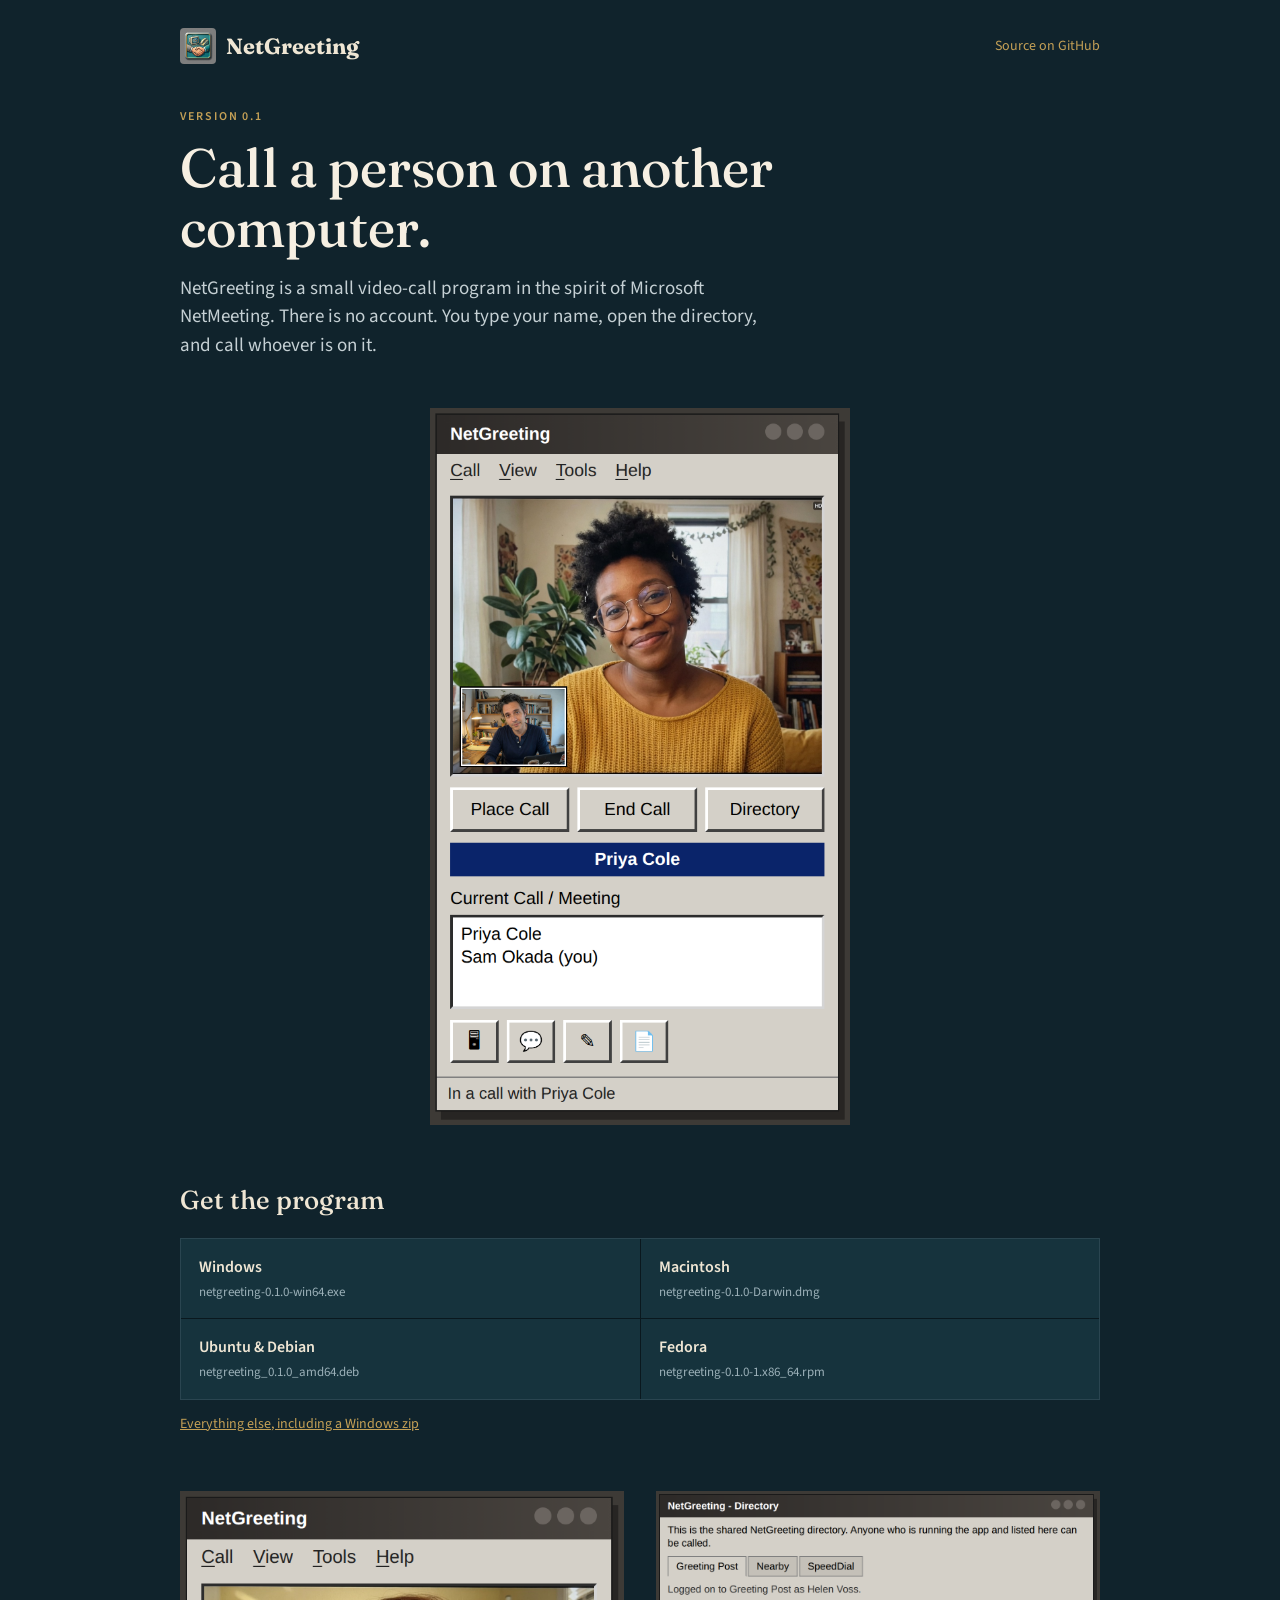
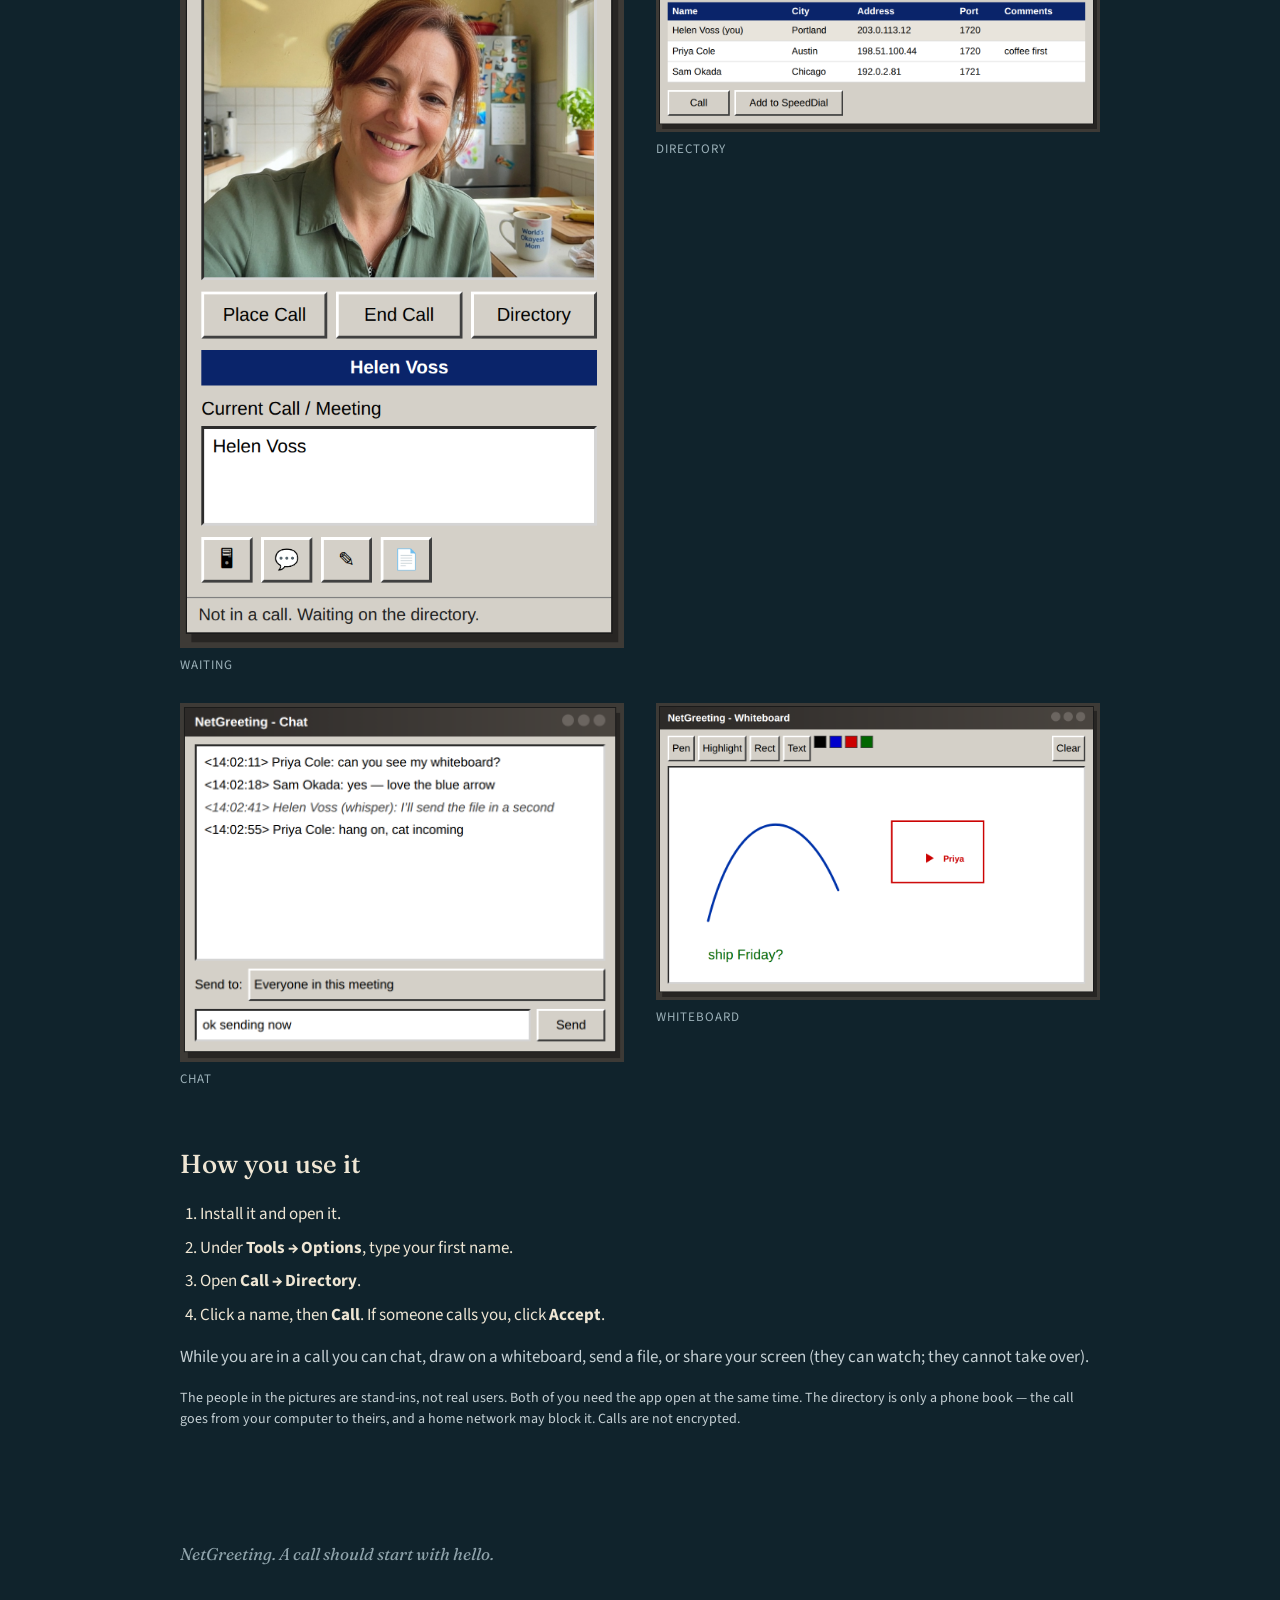
==== commit 1e341a3e: "Rebuild the site as a product page, not a fake desktop. The previous layout mixed with cached CSS an" ====
--- a/docs/index.html
+++ b/docs/index.html
@@ -4,118 +4,93 @@
   <meta charset="utf-8">
   <meta name="viewport" content="width=device-width, initial-scale=1">
   <title>NetGreeting</title>
-  <meta name="description" content="A video-call app like Microsoft NetMeeting. No account. Type your name and see who is around.">
+  <meta name="description" content="A small video-call program, like Microsoft NetMeeting. No account.">
   <link rel="icon" href="./assets/icon.png">
-  <link rel="stylesheet" href="./styles.css">
+  <link rel="preconnect" href="https://fonts.googleapis.com">
+  <link rel="preconnect" href="https://fonts.gstatic.com" crossorigin>
+  <link href="https://fonts.googleapis.com/css2?family=Fraunces:opsz,wght@9..144,500;9..144,700&family=Source+Sans+3:wght@400;600&display=swap" rel="stylesheet">
+  <link rel="stylesheet" href="./styles.css?v=6">
 </head>
 <body>
-  <div class="desktop">
-    <nav class="icons" aria-label="Downloads">
-      <a class="desk-icon" href="https://github.com/pixelhackstudios/NetGreeting/releases/latest/download/netgreeting-0.1.0-win64.exe">
-        <img src="./assets/icon.png" alt="">
-        <span>Windows.exe</span>
-      </a>
-      <a class="desk-icon" href="https://github.com/pixelhackstudios/NetGreeting/releases/latest/download/netgreeting-0.1.0-Darwin.dmg">
-        <img src="./assets/icon.png" alt="">
-        <span>Macintosh.dmg</span>
-      </a>
-      <a class="desk-icon" href="https://github.com/pixelhackstudios/NetGreeting/releases/latest/download/netgreeting_0.1.0_amd64.deb">
-        <img src="./assets/icon.png" alt="">
-        <span>Ubuntu.deb</span>
-      </a>
-      <a class="desk-icon" href="https://github.com/pixelhackstudios/NetGreeting/releases/latest/download/netgreeting-0.1.0-1.x86_64.rpm">
-        <img src="./assets/icon.png" alt="">
-        <span>Fedora.rpm</span>
-      </a>
-      <a class="desk-icon" href="https://github.com/pixelhackstudios/NetGreeting">
-        <img src="./assets/icon.png" alt="">
-        <span>Source code</span>
-      </a>
-      <a class="desk-icon" href="#readme">
-        <span class="file-ico" aria-hidden="true">📄</span>
-        <span>Read Me.txt</span>
-      </a>
-    </nav>
+  <header class="top">
+    <a class="wordmark" href="./">
+      <img src="./assets/icon.png" width="36" height="36" alt="">
+      NetGreeting
+    </a>
+    <a class="src" href="https://github.com/pixelhackstudios/NetGreeting">Source on GitHub</a>
+  </header>
 
-    <div class="stage">
-      <img class="float dir" src="./assets/shot-directory.png?v=4" alt="Directory listing people who are online.">
-      <img class="float call" src="./assets/shot-call.png?v=4" alt="NetGreeting in a call.">
-      <img class="float chat" src="./assets/shot-chat.png?v=4" alt="Chat during a call.">
-      <img class="float board" src="./assets/shot-whiteboard.png?v=4" alt="Shared whiteboard.">
-      <img class="float idle" src="./assets/shot-idle.png?v=4" alt="Waiting for a call with the camera on.">
+  <main>
+    <section class="intro">
+      <p class="kicker">Version 0.1</p>
+      <h1>Call a person on another computer.</h1>
+      <p class="dek">
+        NetGreeting is a small video-call program in the spirit of Microsoft NetMeeting.
+        There is no account. You type your name, open the directory, and call whoever is on it.
+      </p>
+    </section>
 
-      <article class="notepad" id="readme">
-        <div class="tb">
-          <span>Untitled - Notepad</span>
-          <span class="win-btns" aria-hidden="true"><i></i><i></i><i></i></span>
-        </div>
-        <div class="menu">File&nbsp;&nbsp;Edit&nbsp;&nbsp;Search&nbsp;&nbsp;Help</div>
-        <pre>NetGreeting
-===========
+    <figure class="hero">
+      <img src="./assets/shot-call.png?v=4" alt="NetGreeting during a call. One person fills the video; a second person sits in the corner.">
+    </figure>
 
-A video-call program, like Microsoft
-NetMeeting on a beige PC in 1999.
+    <section class="get" id="download">
+      <h2>Get the program</h2>
+      <div class="files">
+        <a href="https://github.com/pixelhackstudios/NetGreeting/releases/latest/download/netgreeting-0.1.0-win64.exe">
+          <strong>Windows</strong>
+          <span>netgreeting-0.1.0-win64.exe</span>
+        </a>
+        <a href="https://github.com/pixelhackstudios/NetGreeting/releases/latest/download/netgreeting-0.1.0-Darwin.dmg">
+          <strong>Macintosh</strong>
+          <span>netgreeting-0.1.0-Darwin.dmg</span>
+        </a>
+        <a href="https://github.com/pixelhackstudios/NetGreeting/releases/latest/download/netgreeting_0.1.0_amd64.deb">
+          <strong>Ubuntu &amp; Debian</strong>
+          <span>netgreeting_0.1.0_amd64.deb</span>
+        </a>
+        <a href="https://github.com/pixelhackstudios/NetGreeting/releases/latest/download/netgreeting-0.1.0-1.x86_64.rpm">
+          <strong>Fedora</strong>
+          <span>netgreeting-0.1.0-1.x86_64.rpm</span>
+        </a>
+      </div>
+      <p class="more"><a href="https://github.com/pixelhackstudios/NetGreeting/releases/latest">Everything else, including a Windows zip</a></p>
+    </section>
 
-There is no account.
-Open it. Type your name.
-Call → Directory.
-If a friend is on the list, call them.
+    <section class="strip">
+      <figure>
+        <img src="./assets/shot-idle.png?v=4" alt="Waiting for a call, camera preview on.">
+        <figcaption>Waiting</figcaption>
+      </figure>
+      <figure>
+        <img src="./assets/shot-directory.png?v=4" alt="Directory of people who are online.">
+        <figcaption>Directory</figcaption>
+      </figure>
+      <figure>
+        <img src="./assets/shot-chat.png?v=4" alt="Text chat.">
+        <figcaption>Chat</figcaption>
+      </figure>
+      <figure>
+        <img src="./assets/shot-whiteboard.png?v=4" alt="Shared whiteboard.">
+        <figcaption>Whiteboard</figcaption>
+      </figure>
+    </section>
 
-Chat, whiteboard, files, desktop share.
+    <section class="how">
+      <h2>How you use it</h2>
+      <ol>
+        <li>Install it and open it.</li>
+        <li>Under <b>Tools → Options</b>, type your first name.</li>
+        <li>Open <b>Call → Directory</b>.</li>
+        <li>Click a name, then <b>Call</b>. If someone calls you, click <b>Accept</b>.</li>
+      </ol>
+      <p>While you are in a call you can chat, draw on a whiteboard, send a file, or share your screen (they can watch; they cannot take over).</p>
+      <p class="fine">The people in the pictures are stand-ins, not real users. Both of you need the app open at the same time. The directory is only a phone book — the call goes from your computer to theirs, and a home network may block it. Calls are not encrypted.</p>
+    </section>
+  </main>
 
-The people in the windows are stand-ins.
-
-Both of you need the app open.
-The directory is only a phone book;
-the call goes computer to computer.
-Not encrypted. Friends only.
-
-Double-click an icon on the left
-to download for your computer.
-</pre>
-      </article>
-    </div>
-  </div>
-
-  <footer class="taskbar">
-    <button class="start" type="button" id="startBtn" aria-expanded="false" aria-controls="startMenu">
-      <img src="./assets/icon.png" alt=""> Start
-    </button>
-    <div class="start-menu" id="startMenu" hidden>
-      <div class="start-banner">NetGreeting</div>
-      <a href="https://github.com/pixelhackstudios/NetGreeting/releases/latest/download/netgreeting-0.1.0-win64.exe">Windows installer</a>
-      <a href="https://github.com/pixelhackstudios/NetGreeting/releases/latest/download/netgreeting-0.1.0-Darwin.dmg">Macintosh disk image</a>
-      <a href="https://github.com/pixelhackstudios/NetGreeting/releases/latest/download/netgreeting_0.1.0_amd64.deb">Ubuntu / Debian</a>
-      <a href="https://github.com/pixelhackstudios/NetGreeting/releases/latest/download/netgreeting-0.1.0-1.x86_64.rpm">Fedora</a>
-      <hr>
-      <a href="https://github.com/pixelhackstudios/NetGreeting/releases/latest">All downloads</a>
-      <a href="https://github.com/pixelhackstudios/NetGreeting">GitHub</a>
-    </div>
-    <div class="task">NetGreeting</div>
-    <div class="task">Read Me.txt</div>
-    <div class="tray"><time id="clock">12:00 PM</time></div>
+  <footer>
+    <p>NetGreeting. A call should start with hello.</p>
   </footer>
-
-  <script>
-    const startBtn = document.getElementById('startBtn');
-    const menu = document.getElementById('startMenu');
-    startBtn.addEventListener('click', (e) => {
-      e.stopPropagation();
-      const open = menu.hidden;
-      menu.hidden = !open;
-      startBtn.setAttribute('aria-expanded', String(open));
-    });
-    document.addEventListener('click', () => {
-      menu.hidden = true;
-      startBtn.setAttribute('aria-expanded', 'false');
-    });
-    function tick() {
-      document.getElementById('clock').textContent = new Date().toLocaleTimeString([], {
-        hour: 'numeric', minute: '2-digit'
-      });
-    }
-    tick();
-    setInterval(tick, 10000);
-  </script>
 </body>
 </html>
--- a/docs/styles.css
+++ b/docs/styles.css
@@ -1,292 +1,196 @@
 :root {
-  --face: #d4d0c8;
-  --navy: #0a246a;
-  --desk: #3a6ea5;
-  --light: #ffffff;
-  --dark: #404040;
-  --mid: #808080;
+  --page: #10232c;
+  --paper: #efe6d4;
+  --ink: #142028;
+  --quiet: #4d5c63;
+  --rule: #cbbfa8;
+  --teal: #1f6f7a;
+  --gold: #c4a056;
 }
 
 * { box-sizing: border-box; }
 
-html, body {
+html { scroll-behavior: smooth; }
+
+body {
   margin: 0;
-  min-height: 100%;
+  color: var(--paper);
+  background: var(--page);
+  font: 17px/1.5 "Source Sans 3", "Segoe UI", sans-serif;
 }
 
-body {
-  font: 11px/1.35 Tahoma, "MS Sans Serif", Geneva, sans-serif;
-  color: #000;
-  background: var(--desk);
-  min-height: 100vh;
-  padding-bottom: 36px;
+.top {
+  width: min(920px, calc(100% - 48px));
+  margin: 0 auto;
+  padding: 28px 0 8px;
+  display: flex;
+  align-items: center;
+  justify-content: space-between;
 }
 
-.desktop {
-  min-height: calc(100vh - 36px);
-  display: grid;
-  grid-template-columns: 110px 1fr;
+.wordmark {
+  display: flex;
+  align-items: center;
+  gap: 10px;
+  color: var(--paper);
+  text-decoration: none;
+  font-family: Fraunces, Georgia, serif;
+  font-size: 22px;
+  font-weight: 700;
 }
 
-.icons {
-  padding: 12px 8px;
+.wordmark img {
+  width: 36px;
+  height: 36px;
+  border-radius: 4px;
+}
+
+.src {
+  color: var(--gold);
+  text-decoration: none;
+  font-size: 14px;
+}
+
+.src:hover { text-decoration: underline; }
+
+main {
+  width: min(920px, calc(100% - 48px));
+  margin: 0 auto;
+  padding-bottom: 80px;
+}
+
+.intro { padding: 36px 0 8px; max-width: 38rem; }
+
+.kicker {
+  margin: 0 0 12px;
+  color: var(--gold);
+  letter-spacing: 0.16em;
+  text-transform: uppercase;
+  font-size: 12px;
+  font-weight: 600;
+}
+
+h1 {
+  margin: 0 0 16px;
+  font-family: Fraunces, Georgia, serif;
+  font-optical-sizing: auto;
+  font-size: clamp(34px, 5vw, 54px);
+  font-weight: 500;
+  line-height: 1.12;
+  color: #f6efe2;
+}
+
+.dek {
+  margin: 0;
+  color: #c5d0d4;
+  font-size: 19px;
+}
+
+.hero {
+  margin: 40px 0 56px;
+}
+
+.hero img {
+  display: block;
+  width: min(420px, 100%);
+  margin: 0 auto;
+}
+
+.get h2,
+.how h2 {
+  font-family: Fraunces, Georgia, serif;
+  font-size: 26px;
+  font-weight: 500;
+  margin: 0 0 18px;
+}
+
+.files {
+  display: grid;
+  grid-template-columns: 1fr 1fr;
+  gap: 1px;
+  background: #0a181e;
+  border: 1px solid #2a4550;
+}
+
+.files a {
+  background: #16333d;
+  color: var(--paper);
+  text-decoration: none;
+  padding: 16px 18px;
   display: flex;
   flex-direction: column;
-  gap: 14px;
-}
-
-.desk-icon {
-  width: 92px;
-  color: #fff;
-  text-decoration: none;
-  text-align: center;
-  text-shadow: 1px 1px 0 #000;
-  display: flex;
-  flex-direction: column;
-  align-items: center;
   gap: 4px;
 }
 
-.desk-icon:focus,
-.desk-icon:hover span:last-child {
-  outline: 1px dotted #fff;
-  background: #000080aa;
+.files a:hover { background: #1c3e4a; }
+
+.files strong {
+  font-size: 16px;
+  font-weight: 600;
 }
 
-.desk-icon img,
-.file-ico {
-  width: 42px;
-  height: 42px;
-  image-rendering: auto;
+.files span {
+  color: #9bb0b8;
+  font-size: 13px;
+  font-variant-numeric: tabular-nums;
 }
 
-.file-ico {
-  display: grid;
-  place-items: center;
-  font-size: 32px;
-  line-height: 1;
+.more {
+  margin: 14px 0 0;
+  font-size: 14px;
 }
 
-.desk-icon span:last-child {
-  padding: 1px 3px;
+.more a { color: var(--gold); }
+
+.strip {
+  margin: 56px 0;
+  display: grid;
+  grid-template-columns: 1fr 1fr;
+  gap: 28px 32px;
 }
 
-.stage {
-  position: relative;
-  min-height: calc(100vh - 36px);
-  overflow: hidden;
+.strip figure { margin: 0; }
+
+.strip img {
+  display: block;
+  width: 100%;
+  height: auto;
 }
 
-.float {
-  position: absolute;
-  height: auto;
-  image-rendering: auto;
+.strip figcaption {
+  margin-top: 8px;
+  font-size: 13px;
+  letter-spacing: 0.08em;
+  text-transform: uppercase;
+  color: #9bb0b8;
 }
 
-.float.call {
-  width: min(340px, 38vw);
-  left: 18%;
-  top: 6%;
-  z-index: 4;
+.how ol {
+  margin: 0 0 16px;
+  padding-left: 1.2em;
 }
 
-.float.dir {
-  width: min(520px, 52vw);
-  left: 36%;
-  top: 4%;
-  z-index: 2;
+.how li { margin: 8px 0; }
+
+.how p { color: #c5d0d4; }
+
+.fine {
+  font-size: 14px;
+  color: #8fa3ab;
 }
 
-.float.chat {
-  width: min(380px, 40vw);
-  left: 42%;
-  top: 46%;
-  z-index: 3;
+footer {
+  width: min(920px, calc(100% - 48px));
+  margin: 0 auto;
+  padding: 0 0 48px;
+  color: #8fa3ab;
+  font-family: Fraunces, Georgia, serif;
+  font-style: italic;
 }
 
-.float.board {
-  width: min(430px, 44vw);
-  left: 8%;
-  top: 54%;
-  z-index: 2;
+@media (max-width: 640px) {
+  .files,
+  .strip { grid-template-columns: 1fr; }
+  .top { width: calc(100% - 32px); }
+  main, footer { width: calc(100% - 32px); }
 }
-
-.float.idle {
-  width: min(220px, 24vw);
-  right: 3%;
-  top: 38%;
-  z-index: 1;
-  opacity: .95;
-}
-
-.notepad {
-  position: absolute;
-  left: 8%;
-  top: 18%;
-  width: min(280px, 32vw);
-  z-index: 5;
-  background: var(--face);
-  border: 2px solid;
-  border-color: var(--light) var(--dark) var(--dark) var(--light);
-  box-shadow: 2px 2px 0 #0004;
-}
-
-.tb {
-  background: linear-gradient(90deg, #0a246a, #a6caf0);
-  color: #fff;
-  font-weight: 700;
-  padding: 3px 6px;
-  display: flex;
-  justify-content: space-between;
-  align-items: center;
-}
-
-.win-btns {
-  display: flex;
-  gap: 2px;
-}
-
-.win-btns i {
-  width: 14px;
-  height: 13px;
-  background: var(--face);
-  border: 1px solid;
-  border-color: var(--light) var(--dark) var(--dark) var(--light);
-  display: block;
-}
-
-.notepad .menu {
-  padding: 2px 8px;
-  border-bottom: 1px solid var(--mid);
-}
-
-.notepad pre {
-  margin: 0;
-  padding: 8px 10px 10px;
-  background: #fff;
-  border: 2px inset #808080;
-  font: 12px/1.4 "Lucida Console", "Courier New", monospace;
-  white-space: pre-wrap;
-  min-height: 280px;
-}
-
-.taskbar {
-  position: fixed;
-  left: 0;
-  right: 0;
-  bottom: 0;
-  height: 32px;
-  background: var(--face);
-  border-top: 2px solid var(--light);
-  display: flex;
-  align-items: center;
-  gap: 6px;
-  padding: 0 4px;
-  z-index: 20;
-}
-
-.start {
-  display: flex;
-  align-items: center;
-  gap: 6px;
-  font: 700 12px Tahoma, sans-serif;
-  background: var(--face);
-  border: 2px solid;
-  border-color: var(--light) var(--dark) var(--dark) var(--light);
-  padding: 2px 10px 2px 6px;
-  cursor: default;
-}
-
-.start:active,
-.start[aria-expanded="true"] {
-  border-color: var(--dark) var(--light) var(--light) var(--dark);
-}
-
-.start img {
-  width: 18px;
-  height: 18px;
-}
-
-.start-menu {
-  position: absolute;
-  left: 2px;
-  bottom: 32px;
-  width: 220px;
-  background: var(--face);
-  border: 2px solid;
-  border-color: var(--light) var(--dark) var(--dark) var(--light);
-  display: flex;
-  flex-direction: column;
-  padding: 2px;
-}
-
-.start-menu[hidden] { display: none; }
-
-.start-banner {
-  background: linear-gradient(#0a246a, #5a7ec4);
-  color: #fff;
-  font-weight: 700;
-  font-style: italic;
-  padding: 18px 10px 8px;
-  margin-bottom: 2px;
-}
-
-.start-menu a {
-  color: #000;
-  text-decoration: none;
-  padding: 6px 10px;
-}
-
-.start-menu a:hover {
-  background: var(--navy);
-  color: #fff;
-}
-
-.start-menu hr {
-  border: 0;
-  border-top: 1px solid var(--mid);
-  border-bottom: 1px solid var(--light);
-  margin: 4px 6px;
-}
-
-.task {
-  background: var(--face);
-  border: 2px solid;
-  border-color: var(--dark) var(--light) var(--light) var(--dark);
-  padding: 3px 16px;
-  min-width: 120px;
-}
-
-.tray {
-  margin-left: auto;
-  border: 2px solid;
-  border-color: var(--dark) var(--light) var(--light) var(--dark);
-  padding: 3px 10px;
-  min-width: 72px;
-  text-align: center;
-}
-
-@media (max-width: 820px) {
-  .desktop { grid-template-columns: 1fr; }
-  .icons {
-    flex-direction: row;
-    flex-wrap: wrap;
-    justify-content: center;
-  }
-  .stage {
-    min-height: auto;
-    display: flex;
-    flex-direction: column;
-    align-items: center;
-    gap: 16px;
-    padding: 8px 12px 24px;
-    overflow: visible;
-  }
-  .float, .notepad {
-    position: static;
-    width: min(100%, 420px);
-    opacity: 1;
-  }
-  .float.dir, .float.board { width: min(100%, 520px); }
-  .notepad { width: min(100%, 420px); }
-}
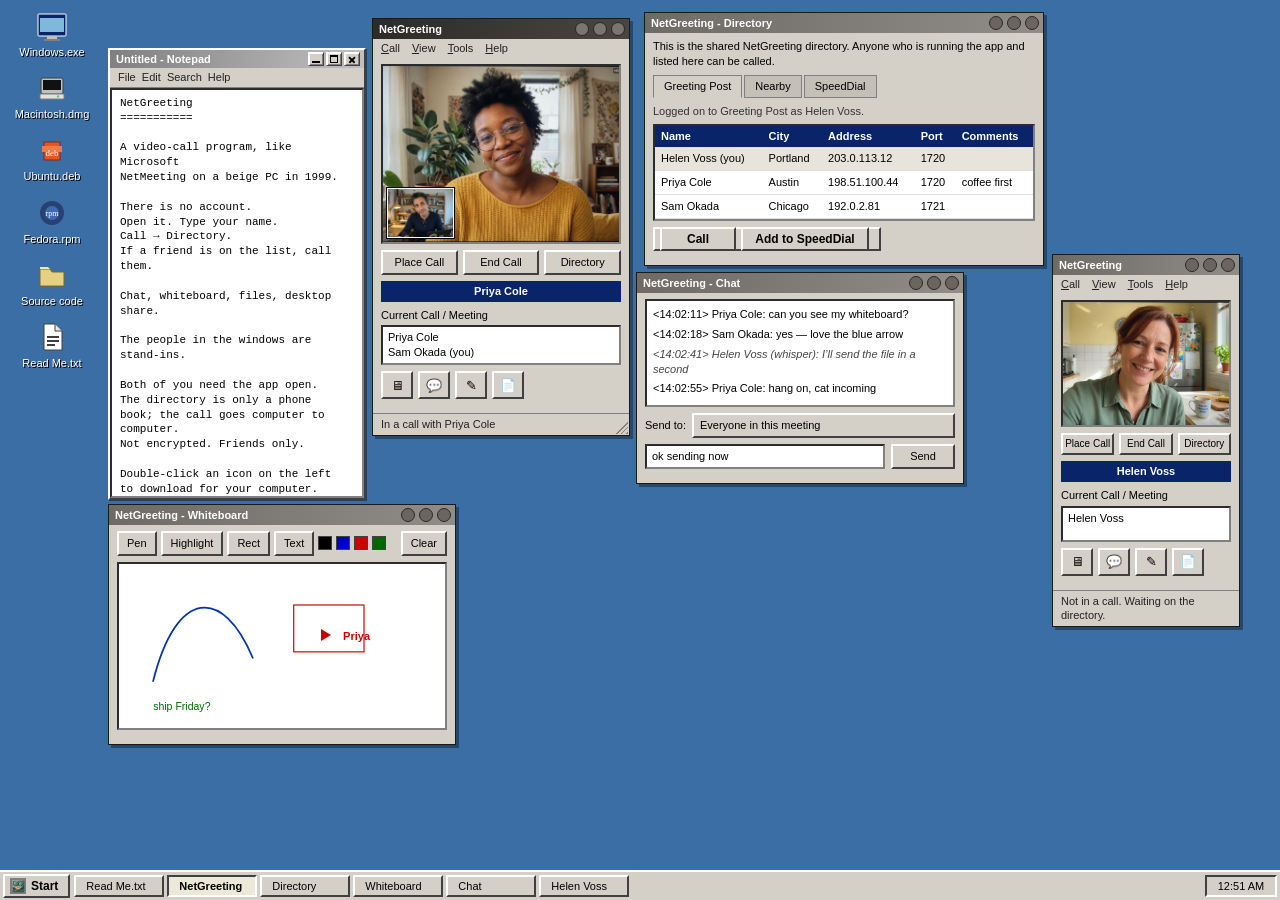
==== commit 95d90af8: "feat: implement retro desktop UI with interactive window management" ====
--- a/docs/index.html
+++ b/docs/index.html
@@ -1,96 +1,313 @@
 <!DOCTYPE html>
 <html lang="en">
+
 <head>
   <meta charset="utf-8">
   <meta name="viewport" content="width=device-width, initial-scale=1">
   <title>NetGreeting</title>
-  <meta name="description" content="A small video-call program, like Microsoft NetMeeting. No account.">
+  <meta name="description"
+    content="A video-call program, like Microsoft NetMeeting. No account. Type your name and call whoever is on the directory.">
   <link rel="icon" href="./assets/icon.png">
-  <link rel="preconnect" href="https://fonts.googleapis.com">
-  <link rel="preconnect" href="https://fonts.gstatic.com" crossorigin>
-  <link href="https://fonts.googleapis.com/css2?family=Fraunces:opsz,wght@9..144,500;9..144,700&family=Source+Sans+3:wght@400;600&display=swap" rel="stylesheet">
-  <link rel="stylesheet" href="./styles.css?v=6">
+  <link rel="stylesheet" href="./styles.css?v=12">
 </head>
+
 <body>
-  <header class="top">
-    <a class="wordmark" href="./">
-      <img src="./assets/icon.png" width="36" height="36" alt="">
-      NetGreeting
-    </a>
-    <a class="src" href="https://github.com/pixelhackstudios/NetGreeting">Source on GitHub</a>
-  </header>
-
-  <main>
-    <section class="intro">
-      <p class="kicker">Version 0.1</p>
-      <h1>Call a person on another computer.</h1>
-      <p class="dek">
-        NetGreeting is a small video-call program in the spirit of Microsoft NetMeeting.
-        There is no account. You type your name, open the directory, and call whoever is on it.
-      </p>
-    </section>
-
-    <figure class="hero">
-      <img src="./assets/shot-call.png?v=4" alt="NetGreeting during a call. One person fills the video; a second person sits in the corner.">
-    </figure>
-
-    <section class="get" id="download">
-      <h2>Get the program</h2>
-      <div class="files">
-        <a href="https://github.com/pixelhackstudios/NetGreeting/releases/latest/download/netgreeting-0.1.0-win64.exe">
-          <strong>Windows</strong>
-          <span>netgreeting-0.1.0-win64.exe</span>
-        </a>
-        <a href="https://github.com/pixelhackstudios/NetGreeting/releases/latest/download/netgreeting-0.1.0-Darwin.dmg">
-          <strong>Macintosh</strong>
-          <span>netgreeting-0.1.0-Darwin.dmg</span>
-        </a>
-        <a href="https://github.com/pixelhackstudios/NetGreeting/releases/latest/download/netgreeting_0.1.0_amd64.deb">
-          <strong>Ubuntu &amp; Debian</strong>
-          <span>netgreeting_0.1.0_amd64.deb</span>
-        </a>
-        <a href="https://github.com/pixelhackstudios/NetGreeting/releases/latest/download/netgreeting-0.1.0-1.x86_64.rpm">
-          <strong>Fedora</strong>
-          <span>netgreeting-0.1.0-1.x86_64.rpm</span>
-        </a>
-      </div>
-      <p class="more"><a href="https://github.com/pixelhackstudios/NetGreeting/releases/latest">Everything else, including a Windows zip</a></p>
-    </section>
-
-    <section class="strip">
-      <figure>
-        <img src="./assets/shot-idle.png?v=4" alt="Waiting for a call, camera preview on.">
-        <figcaption>Waiting</figcaption>
-      </figure>
-      <figure>
-        <img src="./assets/shot-directory.png?v=4" alt="Directory of people who are online.">
-        <figcaption>Directory</figcaption>
-      </figure>
-      <figure>
-        <img src="./assets/shot-chat.png?v=4" alt="Text chat.">
-        <figcaption>Chat</figcaption>
-      </figure>
-      <figure>
-        <img src="./assets/shot-whiteboard.png?v=4" alt="Shared whiteboard.">
-        <figcaption>Whiteboard</figcaption>
-      </figure>
-    </section>
-
-    <section class="how">
-      <h2>How you use it</h2>
-      <ol>
-        <li>Install it and open it.</li>
-        <li>Under <b>Tools → Options</b>, type your first name.</li>
-        <li>Open <b>Call → Directory</b>.</li>
-        <li>Click a name, then <b>Call</b>. If someone calls you, click <b>Accept</b>.</li>
-      </ol>
-      <p>While you are in a call you can chat, draw on a whiteboard, send a file, or share your screen (they can watch; they cannot take over).</p>
-      <p class="fine">The people in the pictures are stand-ins, not real users. Both of you need the app open at the same time. The directory is only a phone book — the call goes from your computer to theirs, and a home network may block it. Calls are not encrypted.</p>
-    </section>
-  </main>
-
-  <footer>
-    <p>NetGreeting. A call should start with hello.</p>
+  <div class="desktop" id="desktop">
+    <nav class="icons" aria-label="Downloads">
+      <a class="desk-icon"
+        href="https://github.com/pixelhackstudios/NetGreeting/releases/latest/download/netgreeting-0.1.0-win64.exe">
+        <span class="ico ico-win" aria-hidden="true"></span>
+        <span>Windows.exe</span>
+      </a>
+      <a class="desk-icon"
+        href="https://github.com/pixelhackstudios/NetGreeting/releases/latest/download/netgreeting-0.1.0-Darwin.dmg">
+        <span class="ico ico-mac" aria-hidden="true"></span>
+        <span>Macintosh.dmg</span>
+      </a>
+      <a class="desk-icon"
+        href="https://github.com/pixelhackstudios/NetGreeting/releases/latest/download/netgreeting_0.1.0_amd64.deb">
+        <span class="ico ico-deb" aria-hidden="true"></span>
+        <span>Ubuntu.deb</span>
+      </a>
+      <a class="desk-icon"
+        href="https://github.com/pixelhackstudios/NetGreeting/releases/latest/download/netgreeting-0.1.0-1.x86_64.rpm">
+        <span class="ico ico-rpm" aria-hidden="true"></span>
+        <span>Fedora.rpm</span>
+      </a>
+      <a class="desk-icon" href="https://github.com/pixelhackstudios/NetGreeting">
+        <span class="ico ico-src" aria-hidden="true"></span>
+        <span>Source code</span>
+      </a>
+      <button class="desk-icon" type="button" data-open="win-readme">
+        <span class="ico ico-txt" aria-hidden="true"></span>
+        <span>Read Me.txt</span>
+      </button>
+    </nav>
+
+    <article class="win notepad" id="win-readme" data-title="Read Me.txt"
+      style="left:108px;top:48px;width:258px;height:452px;z-index:5">
+      <div class="titlebar" data-drag>
+        <span>Untitled - Notepad</span>
+        <span class="caps">
+          <button type="button" class="cap min" data-min title="Minimize" aria-label="Minimize"></button>
+          <button type="button" class="cap max" data-max title="Maximize" aria-label="Maximize"></button>
+          <button type="button" class="cap close" data-close title="Close" aria-label="Close"></button>
+        </span>
+      </div>
+      <div class="menubar">File&nbsp;&nbsp;Edit&nbsp;&nbsp;Search&nbsp;&nbsp;Help</div>
+      <pre>NetGreeting
+===========
+
+A video-call program, like Microsoft
+NetMeeting on a beige PC in 1999.
+
+There is no account.
+Open it. Type your name.
+Call → Directory.
+If a friend is on the list, call
+them.
+
+Chat, whiteboard, files, desktop
+share.
+
+The people in the windows are
+stand-ins.
+
+Both of you need the app open.
+The directory is only a phone
+book; the call goes computer to
+computer.
+Not encrypted. Friends only.
+
+Double-click an icon on the left
+to download for your computer.
+</pre>
+      <div class="grip" data-resize></div>
+    </article>
+
+    <article class="win app" id="win-call" data-title="NetGreeting" style="left:372px;top:18px;width:258px;z-index:4">
+      <div class="titlebar" data-drag>
+        <span>NetGreeting</span>
+        <span class="dots">
+          <button type="button" data-min title="Minimize" aria-label="Minimize"></button>
+          <button type="button" data-max title="Maximize" aria-label="Maximize"></button>
+          <button type="button" data-close title="Close" aria-label="Close"></button>
+        </span>
+      </div>
+      <div class="menubar">
+        <span><u>C</u>all</span><span><u>V</u>iew</span><span><u>T</u>ools</span><span><u>H</u>elp</span>
+      </div>
+      <div class="body">
+        <div class="video-wrap">
+          <img class="video" src="./assets/priya.jpg" alt="Priya Cole on camera">
+          <img class="pip" src="./assets/sam.jpg" alt="Sam Okada in the corner">
+        </div>
+        <div class="row">
+          <button type="button" class="btn">Place Call</button>
+          <button type="button" class="btn">End Call</button>
+          <button type="button" class="btn" data-open="win-dir">Directory</button>
+        </div>
+        <div class="banner">Priya Cole</div>
+        <div class="small">Current Call / Meeting</div>
+        <div class="list">Priya Cole<br>Sam Okada (you)</div>
+        <div class="tools">
+          <button type="button" class="iconbtn" title="Share desktop" aria-label="Share desktop">🖥</button>
+          <button type="button" class="iconbtn" title="Chat" aria-label="Chat" data-open="win-chat">💬</button>
+          <button type="button" class="iconbtn" title="Whiteboard" aria-label="Whiteboard"
+            data-open="win-board">✎</button>
+          <button type="button" class="iconbtn" title="Send a file" aria-label="Send a file">📄</button>
+        </div>
+      </div>
+      <div class="status">In a call with Priya Cole</div>
+      <div class="grip" data-resize></div>
+    </article>
+
+    <article class="win app wide" id="win-dir" data-title="Directory" style="left:644px;top:12px;width:400px;z-index:2">
+      <div class="titlebar" data-drag>
+        <span>NetGreeting - Directory</span>
+        <span class="dots">
+          <button type="button" data-min title="Minimize" aria-label="Minimize"></button>
+          <button type="button" data-max title="Maximize" aria-label="Maximize"></button>
+          <button type="button" data-close title="Close" aria-label="Close"></button>
+        </span>
+      </div>
+      <div class="body">
+        <p class="blurb">This is the shared NetGreeting directory. Anyone who is running the app and listed here can be
+          called.</p>
+        <div class="tabs" role="tablist">
+          <button type="button" class="tab on" role="tab" aria-selected="true">Greeting Post</button>
+          <button type="button" class="tab" role="tab" aria-selected="false">Nearby</button>
+          <button type="button" class="tab" role="tab" aria-selected="false">SpeedDial</button>
+        </div>
+        <p class="logged">Logged on to Greeting Post as Helen Voss.</p>
+        <div class="table-wrap">
+          <table>
+            <thead>
+              <tr>
+                <th>Name</th>
+                <th>City</th>
+                <th>Address</th>
+                <th>Port</th>
+                <th>Comments</th>
+              </tr>
+            </thead>
+            <tbody>
+              <tr class="you">
+                <td>Helen Voss (you)</td>
+                <td>Portland</td>
+                <td>203.0.113.12</td>
+                <td>1720</td>
+                <td></td>
+              </tr>
+              <tr>
+                <td>Priya Cole</td>
+                <td>Austin</td>
+                <td>198.51.100.44</td>
+                <td>1720</td>
+                <td>coffee first</td>
+              </tr>
+              <tr>
+                <td>Sam Okada</td>
+                <td>Chicago</td>
+                <td>192.0.2.81</td>
+                <td>1721</td>
+                <td></td>
+              </tr>
+            </tbody>
+          </table>
+        </div>
+        <div class="row start">
+          <button type="button" class="btn fixed">Call</button>
+          <button type="button" class="btn fixed widebtn">Add to SpeedDial</button>
+        </div>
+      </div>
+      <div class="grip" data-resize></div>
+    </article>
+
+    <article class="win app wide" id="win-board" data-title="Whiteboard"
+      style="left:108px;top:504px;width:348px;z-index:6">
+      <div class="titlebar" data-drag>
+        <span>NetGreeting - Whiteboard</span>
+        <span class="dots">
+          <button type="button" data-min title="Minimize" aria-label="Minimize"></button>
+          <button type="button" data-max title="Maximize" aria-label="Maximize"></button>
+          <button type="button" data-close title="Close" aria-label="Close"></button>
+        </span>
+      </div>
+      <div class="body">
+        <div class="palette">
+          <button type="button" class="btn">Pen</button>
+          <button type="button" class="btn">Highlight</button>
+          <button type="button" class="btn">Rect</button>
+          <button type="button" class="btn">Text</button>
+          <span class="swatch" style="background:#000"></span>
+          <span class="swatch" style="background:#00c"></span>
+          <span class="swatch" style="background:#c00"></span>
+          <span class="swatch" style="background:#060"></span>
+          <button type="button" class="btn" style="margin-left:auto">Clear</button>
+        </div>
+        <div class="board">
+          <svg viewBox="0 0 520 280" aria-hidden="true">
+            <path d="M40 200 C 80 40, 160 40, 210 160" fill="none" stroke="#0033aa" stroke-width="3"
+              stroke-linecap="round" />
+            <rect x="280" y="70" width="120" height="80" fill="none" stroke="#cc0000" stroke-width="2" />
+            <text x="40" y="250" fill="#060" font-size="18" font-family="Tahoma, sans-serif">ship Friday?</text>
+          </svg>
+          <div class="pointer"><span>Priya</span></div>
+        </div>
+      </div>
+      <div class="grip" data-resize></div>
+    </article>
+
+    <article class="win app wide" id="win-chat" data-title="Chat" style="left:636px;top:272px;width:328px;z-index:3">
+      <div class="titlebar" data-drag>
+        <span>NetGreeting - Chat</span>
+        <span class="dots">
+          <button type="button" data-min title="Minimize" aria-label="Minimize"></button>
+          <button type="button" data-max title="Maximize" aria-label="Maximize"></button>
+          <button type="button" data-close title="Close" aria-label="Close"></button>
+        </span>
+      </div>
+      <div class="body">
+        <div class="chatlog">
+          <p>&lt;14:02:11&gt; Priya Cole: can you see my whiteboard?</p>
+          <p>&lt;14:02:18&gt; Sam Okada: yes — love the blue arrow</p>
+          <p class="whisper">&lt;14:02:41&gt; Helen Voss (whisper): I’ll send the file in a second</p>
+          <p>&lt;14:02:55&gt; Priya Cole: hang on, cat incoming</p>
+        </div>
+        <div class="inputrow">
+          <span>Send to:</span>
+          <div class="btn combo">Everyone in this meeting</div>
+        </div>
+        <div class="inputrow">
+          <input value="ok sending now" aria-label="Chat message">
+          <button type="button" class="btn send">Send</button>
+        </div>
+      </div>
+      <div class="grip" data-resize></div>
+    </article>
+
+    <article class="win app small" id="win-idle" data-title="Helen Voss"
+      style="left:1052px;top:248px;width:188px;z-index:1">
+      <div class="titlebar" data-drag>
+        <span>NetGreeting</span>
+        <span class="dots">
+          <button type="button" data-min title="Minimize" aria-label="Minimize"></button>
+          <button type="button" data-max title="Maximize" aria-label="Maximize"></button>
+          <button type="button" data-close title="Close" aria-label="Close"></button>
+        </span>
+      </div>
+      <div class="menubar">
+        <span><u>C</u>all</span><span><u>V</u>iew</span><span><u>T</u>ools</span><span><u>H</u>elp</span>
+      </div>
+      <div class="body">
+        <img class="video" src="./assets/helen.jpg" alt="Helen Voss waiting">
+        <div class="row">
+          <button type="button" class="btn">Place Call</button>
+          <button type="button" class="btn">End Call</button>
+          <button type="button" class="btn" data-open="win-dir">Directory</button>
+        </div>
+        <div class="banner">Helen Voss</div>
+        <div class="small">Current Call / Meeting</div>
+        <div class="list">Helen Voss</div>
+        <div class="tools">
+          <button type="button" class="iconbtn" aria-hidden="true">🖥</button>
+          <button type="button" class="iconbtn" aria-hidden="true">💬</button>
+          <button type="button" class="iconbtn" aria-hidden="true">✎</button>
+          <button type="button" class="iconbtn" aria-hidden="true">📄</button>
+        </div>
+      </div>
+      <div class="status">Not in a call. Waiting on the directory.</div>
+      <div class="grip" data-resize></div>
+    </article>
+  </div>
+
+  <footer class="taskbar">
+    <button class="start" type="button" id="startBtn" aria-expanded="false" aria-controls="startMenu">
+      <img src="./assets/icon.png" width="16" height="16" alt=""> Start
+    </button>
+    <div class="start-menu" id="startMenu" hidden>
+      <div class="start-banner">NetGreeting</div>
+      <a href="https://github.com/pixelhackstudios/NetGreeting/releases/latest/download/netgreeting-0.1.0-win64.exe">Windows
+        installer</a>
+      <a href="https://github.com/pixelhackstudios/NetGreeting/releases/latest/download/netgreeting-0.1.0-Darwin.dmg">Macintosh
+        disk image</a>
+      <a href="https://github.com/pixelhackstudios/NetGreeting/releases/latest/download/netgreeting_0.1.0_amd64.deb">Ubuntu
+        / Debian</a>
+      <a
+        href="https://github.com/pixelhackstudios/NetGreeting/releases/latest/download/netgreeting-0.1.0-1.x86_64.rpm">Fedora</a>
+      <hr>
+      <a href="https://github.com/pixelhackstudios/NetGreeting/releases/latest">All downloads</a>
+      <a href="https://github.com/pixelhackstudios/NetGreeting">GitHub</a>
+      <hr>
+      <button type="button" data-open="win-call">NetGreeting</button>
+      <button type="button" data-open="win-readme">Read Me.txt</button>
+    </div>
+    <div class="tasks" id="tasks"></div>
+    <div class="tray"><time id="clock">12:00 PM</time></div>
   </footer>
+
+  <script src="./desktop.js?v=12"></script>
 </body>
-</html>
+
+</html>
--- a/docs/styles.css
+++ b/docs/styles.css
@@ -1,196 +1,703 @@
 :root {
-  --page: #10232c;
-  --paper: #efe6d4;
-  --ink: #142028;
-  --quiet: #4d5c63;
-  --rule: #cbbfa8;
-  --teal: #1f6f7a;
-  --gold: #c4a056;
+  --face: #d4d0c8;
+  --navy: #0a246a;
+  --desk: #3a6ea5;
+  --light: #ffffff;
+  --dark: #404040;
+  --mid: #808080;
+  --title-a: #2d2a28;
+  --title-b: #4a4540;
+  --title-idle-a: #6e6a66;
+  --title-idle-b: #908c88;
 }
 
 * { box-sizing: border-box; }
 
-html { scroll-behavior: smooth; }
+html, body {
+  margin: 0;
+  height: 100%;
+}
 
 body {
+  font: 11px/1.35 Tahoma, "MS Sans Serif", "Segoe UI", sans-serif;
+  color: #000;
+  background: var(--desk);
+  overflow: auto;
+}
+
+.desktop {
+  position: relative;
+  min-width: 1260px;
+  min-height: calc(100vh - 30px);
+  height: calc(100vh - 30px);
+  padding-bottom: 0;
+}
+
+/* ---- desktop icons ---- */
+
+.icons {
+  position: absolute;
+  left: 8px;
+  top: 10px;
+  z-index: 0;
+  display: flex;
+  flex-direction: column;
+  gap: 12px;
+  width: 88px;
+}
+
+.desk-icon {
+  appearance: none;
+  background: none;
+  border: 0;
+  padding: 0;
+  width: 88px;
+  color: #fff;
+  text-decoration: none;
+  text-align: center;
+  text-shadow: 1px 1px 0 #000;
+  display: flex;
+  flex-direction: column;
+  align-items: center;
+  gap: 3px;
+  cursor: pointer;
+  font: 11px/1.2 Tahoma, "MS Sans Serif", sans-serif;
+}
+
+.desk-icon span:last-child {
+  padding: 1px 3px;
+  max-width: 88px;
+  overflow-wrap: anywhere;
+}
+
+.desk-icon:focus,
+.desk-icon:hover span:last-child,
+.desk-icon.sel span:last-child {
+  outline: 1px dotted #fff;
+  background: #00008099;
+}
+
+.ico {
+  width: 32px;
+  height: 32px;
+  display: block;
+  image-rendering: pixelated;
+  background: center / 32px 32px no-repeat;
+}
+
+.ico-win {
+  background-image: url("data:image/svg+xml;utf8,<svg xmlns='http://www.w3.org/2000/svg' width='32' height='32'><rect x='2' y='4' width='28' height='22' rx='1' fill='%230a246a' stroke='%23fff' stroke-width='1'/><rect x='4' y='8' width='24' height='14' fill='%237eb8da'/><rect x='11' y='26' width='10' height='3' fill='%23c0c0c0'/><rect x='8' y='29' width='16' height='2' fill='%23808080'/></svg>");
+}
+.ico-mac {
+  background-image: url("data:image/svg+xml;utf8,<svg xmlns='http://www.w3.org/2000/svg' width='32' height='32'><rect x='5' y='6' width='22' height='16' rx='2' fill='%23c0c0c0' stroke='%23404040'/><rect x='7' y='8' width='18' height='10' fill='%23111'/><rect x='4' y='22' width='24' height='5' rx='1' fill='%23e0e0e0' stroke='%23808080'/><circle cx='22' cy='24.5' r='1.2' fill='%2366cc66'/></svg>");
+}
+.ico-deb {
+  background-image: url("data:image/svg+xml;utf8,<svg xmlns='http://www.w3.org/2000/svg' width='32' height='32'><rect x='8' y='8' width='16' height='18' fill='%23e95420' stroke='%237a2a10'/><rect x='6' y='12' width='20' height='6' fill='%23ef7a4a'/><text x='16' y='22' text-anchor='middle' font-size='9' font-family='Tahoma' fill='%23fff'>deb</text></svg>");
+}
+.ico-rpm {
+  background-image: url("data:image/svg+xml;utf8,<svg xmlns='http://www.w3.org/2000/svg' width='32' height='32'><ellipse cx='16' cy='16' rx='12' ry='12' fill='%23294172'/><ellipse cx='16' cy='16' rx='7' ry='7' fill='%233e6ab0'/><text x='16' y='19' text-anchor='middle' font-size='8' font-family='Tahoma' fill='%23fff'>rpm</text></svg>");
+}
+.ico-src {
+  background-image: url("data:image/svg+xml;utf8,<svg xmlns='http://www.w3.org/2000/svg' width='32' height='32'><path d='M4 10h10l2 3h12v14H4z' fill='%23e6d084' stroke='%23806b20'/><path d='M4 10V8h8l2 2' fill='%23f3e6a8'/></svg>");
+}
+.ico-txt {
+  background-image: url("data:image/svg+xml;utf8,<svg xmlns='http://www.w3.org/2000/svg' width='32' height='32'><path d='M8 3h11l7 7v19H8z' fill='%23fff' stroke='%23404040'/><path d='M19 3v7h7' fill='%23e8e8e8' stroke='%23404040'/><path d='M11 16h12M11 20h12M11 24h8' stroke='%23000' stroke-width='1.4'/></svg>");
+}
+
+/* ---- windows ---- */
+
+.win {
+  position: absolute;
+  background: var(--face);
+  display: flex;
+  flex-direction: column;
+  min-width: 180px;
+  min-height: 80px;
+  border: 1px solid #1a1a1a;
+  box-shadow: 3px 3px 0 rgba(0, 0, 0, .35);
+  user-select: none;
+}
+
+.win.notepad {
+  border: 2px solid;
+  border-color: var(--light) var(--dark) var(--dark) var(--light);
+  box-shadow: 1px 1px 0 #0006;
+}
+
+.win.maximized {
+  left: 0 !important;
+  top: 0 !important;
+  width: 100% !important;
+  height: 100% !important;
+  min-width: 0;
+  box-shadow: none;
+  border-radius: 0;
+}
+
+.win.minimized,
+.win.closed { display: none; }
+
+.titlebar {
+  height: 20px;
+  padding: 0 4px 0 6px;
+  color: #fff;
+  font-weight: 700;
+  font-size: 11px;
+  display: flex;
+  justify-content: space-between;
+  align-items: center;
+  cursor: default;
+  flex: 0 0 auto;
+  gap: 8px;
+}
+
+.win.app .titlebar {
+  background: linear-gradient(90deg, var(--title-idle-a), var(--title-idle-b));
+}
+
+.win.app.active .titlebar {
+  background: linear-gradient(90deg, var(--title-a), var(--title-b));
+}
+
+.win.notepad .titlebar {
+  background: linear-gradient(90deg, #808080, #c0c0c0);
+  height: 18px;
+}
+
+.win.notepad.active .titlebar {
+  background: linear-gradient(90deg, #0a246a, #a6caf0);
+}
+
+.titlebar > span:first-child {
+  overflow: hidden;
+  text-overflow: ellipsis;
+  white-space: nowrap;
+}
+
+.dots {
+  display: flex;
+  gap: 4px;
+  align-items: center;
+  flex: 0 0 auto;
+}
+
+.dots button {
+  width: 14px;
+  height: 14px;
+  border-radius: 50%;
+  background: #6b6560;
+  border: 1px solid #2a2725;
+  padding: 0;
+  cursor: pointer;
+  position: relative;
+  z-index: 2;
+}
+
+.win.active .dots button { background: #7a7570; }
+
+.dots button:hover { filter: brightness(1.25); }
+.dots button[data-close]:hover { background: #b44; }
+
+.caps { display: flex; gap: 2px; }
+
+.cap {
+  width: 16px;
+  height: 14px;
+  padding: 0;
+  background: var(--face);
+  border: 1px solid;
+  border-color: var(--light) var(--dark) var(--dark) var(--light);
+  box-shadow: inset 1px 1px 0 #fff, inset -1px -1px 0 #808080;
+  cursor: pointer;
+  position: relative;
+}
+
+.cap:active {
+  border-color: var(--dark) var(--light) var(--light) var(--dark);
+}
+
+.cap.min::after {
+  content: "";
+  position: absolute;
+  left: 3px;
+  right: 3px;
+  bottom: 2px;
+  height: 2px;
+  background: #000;
+}
+
+.cap.max::after {
+  content: "";
+  position: absolute;
+  left: 3px;
+  right: 3px;
+  top: 2px;
+  bottom: 2px;
+  border: 1px solid #000;
+  border-top-width: 2px;
+}
+
+.win.maximized .cap.max::after {
+  left: 4px;
+  top: 3px;
+  width: 6px;
+  height: 6px;
+  right: auto;
+  bottom: auto;
+  box-shadow: -2px -2px 0 -1px var(--face), -2px -2px 0 0 #000;
+}
+
+.cap.close::before,
+.cap.close::after {
+  content: "";
+  position: absolute;
+  left: 3px;
+  right: 3px;
+  top: 6px;
+  height: 1.5px;
+  background: #000;
+}
+.cap.close::before { transform: rotate(45deg); }
+.cap.close::after { transform: rotate(-45deg); }
+
+.menubar {
+  padding: 2px 8px;
+  color: #222;
+  flex: 0 0 auto;
+}
+
+.menubar span { margin-right: 12px; }
+.menubar u { text-underline-offset: 1px; }
+
+.body {
+  padding: 6px 8px 14px;
+  flex: 1 1 auto;
+  min-height: 0;
+  display: flex;
+  flex-direction: column;
+}
+
+.video {
+  background: #000;
+  border: 2px inset #808080;
+  width: 100%;
+  aspect-ratio: 4 / 3;
+  object-fit: cover;
+  display: block;
+  pointer-events: none;
+}
+
+.video-wrap { position: relative; }
+
+.pip {
+  position: absolute;
+  left: 6px;
+  bottom: 6px;
+  width: 28%;
+  border: 1px solid #fff;
+  box-shadow: 0 0 0 1px #000;
+  pointer-events: none;
+}
+
+.row {
+  display: flex;
+  gap: 5px;
+  margin-top: 6px;
+  flex: 0 0 auto;
+}
+
+.row.start { justify-content: flex-start; }
+
+.btn {
+  flex: 1;
+  background: var(--face);
+  border: 2px solid #fff;
+  border-right-color: #404040;
+  border-bottom-color: #404040;
+  padding: 3px 4px;
+  font: inherit;
+  text-align: center;
+  color: #000;
+  cursor: pointer;
+}
+
+.btn:active {
+  border-color: #404040 #fff #fff #404040;
+}
+
+.btn.fixed { flex: 0 0 auto; width: 76px; }
+.btn.widebtn { flex: 0 0 auto; width: 128px; }
+.row.start { width: max-content; }
+.btn.send { flex: 0 0 64px; }
+.btn.combo { flex: 1; text-align: left; padding-left: 6px; }
+
+.banner {
+  background: var(--navy);
+  color: #fff;
+  text-align: center;
+  font-weight: 700;
+  padding: 3px;
+  margin-top: 6px;
+}
+
+.small {
+  margin: 6px 0 3px;
+}
+
+.list {
+  background: #fff;
+  border: 2px inset #808080;
+  min-height: 40px;
+  padding: 3px 5px;
+  flex: 0 0 auto;
+}
+
+.win.maximized .list,
+.win.maximized .chatlog,
+.win.maximized .board,
+.win.maximized .table-wrap {
+  flex: 1 1 auto;
+  max-height: none;
+  height: auto;
+}
+
+.tools {
+  display: flex;
+  gap: 5px;
+  margin-top: 6px;
+}
+
+.iconbtn {
+  width: 32px;
+  height: 28px;
+  border: 2px solid #fff;
+  border-right-color: #404040;
+  border-bottom-color: #404040;
+  background: var(--face);
+  display: grid;
+  place-items: center;
+  font-size: 13px;
+  cursor: pointer;
+  padding: 0;
+}
+
+.iconbtn:active {
+  border-color: #404040 #fff #fff #404040;
+}
+
+.status {
+  border-top: 1px solid #808080;
+  padding: 3px 8px;
+  font-size: 11px;
+  color: #222;
+  flex: 0 0 auto;
+}
+
+.blurb { margin: 0 0 6px; }
+.logged { margin: 0 0 6px; color: #333; }
+
+.tabs {
+  display: flex;
+  gap: 2px;
+  margin-bottom: 6px;
+}
+
+.tab {
+  background: #c4c0b8;
+  border: 1px solid #808080;
+  padding: 3px 10px;
+  font: inherit;
+  cursor: pointer;
+}
+
+.tab.on {
+  background: var(--face);
+  border-bottom-color: var(--face);
+  position: relative;
+  z-index: 1;
+}
+
+.table-wrap {
+  background: #fff;
+  border: 2px inset #808080;
+  overflow: auto;
+  max-height: 140px;
+}
+
+table {
+  width: 100%;
+  border-collapse: collapse;
+  background: #fff;
+  font-size: 11px;
+}
+
+th {
+  background: var(--navy);
+  color: #fff;
+  text-align: left;
+  padding: 3px 6px;
+  font-weight: 600;
+}
+
+td {
+  border-bottom: 1px solid #ddd;
+  padding: 4px 6px;
+  white-space: nowrap;
+}
+
+tr.you td { background: #e8e4dc; }
+tr.sel td { background: #0a246a; color: #fff; }
+
+.chatlog {
+  background: #fff;
+  border: 2px inset #808080;
+  height: 108px;
+  padding: 6px;
+  overflow: auto;
+  flex: 0 0 auto;
+  user-select: text;
+}
+
+.chatlog p { margin: 0 0 5px; }
+.whisper { color: #444; font-style: italic; }
+
+.board {
+  background: #fff;
+  border: 2px inset #808080;
+  height: 168px;
+  position: relative;
+  overflow: hidden;
+  flex: 0 0 auto;
+}
+
+.board svg {
+  position: absolute;
+  inset: 0;
+  width: 100%;
+  height: 100%;
+}
+
+.pointer {
+  position: absolute;
+  left: 62%;
+  top: 40%;
+  width: 0;
+  height: 0;
+  border-left: 10px solid #c00;
+  border-top: 6px solid transparent;
+  border-bottom: 6px solid transparent;
+}
+
+.pointer span {
+  position: absolute;
+  left: 12px;
+  top: -6px;
+  color: #c00;
+  font-size: 11px;
+  font-weight: 700;
+}
+
+.palette {
+  display: flex;
+  gap: 4px;
+  margin-bottom: 6px;
+  flex-wrap: wrap;
+  align-items: center;
+}
+
+.palette .btn { flex: 0 0 auto; padding: 3px 8px; }
+
+.swatch {
+  width: 14px;
+  height: 14px;
+  border: 1px solid #404040;
+  display: inline-block;
+}
+
+.inputrow {
+  display: flex;
+  gap: 6px;
+  margin-top: 6px;
+  align-items: center;
+}
+
+.inputrow input {
+  flex: 1;
+  border: 2px inset #808080;
+  padding: 3px 5px;
+  font: inherit;
+}
+
+.win.notepad .menubar {
+  padding: 2px 8px;
+  border-bottom: 1px solid var(--mid);
+}
+
+.win.notepad pre {
   margin: 0;
-  color: var(--paper);
-  background: var(--page);
-  font: 17px/1.5 "Source Sans 3", "Segoe UI", sans-serif;
-}
-
-.top {
-  width: min(920px, calc(100% - 48px));
-  margin: 0 auto;
-  padding: 28px 0 8px;
+  padding: 6px 8px 8px;
+  background: #fff;
+  border: 2px inset #808080;
+  font: 11px/1.35 "Lucida Console", "Courier New", monospace;
+  white-space: pre-wrap;
+  flex: 1 1 auto;
+  overflow: auto;
+  user-select: text;
+  cursor: text;
+  min-height: 0;
+}
+
+.grip {
+  position: absolute;
+  right: 1px;
+  bottom: 1px;
+  width: 12px;
+  height: 12px;
+  cursor: nwse-resize;
+  opacity: 0;
+  background:
+    linear-gradient(135deg, transparent 50%, #808080 50% 55%, transparent 55% 70%, #808080 70% 75%, transparent 75% 90%, #808080 90%);
+}
+
+.win:hover .grip,
+.win.active .grip { opacity: 1; }
+
+.win.maximized .grip { display: none; }
+
+.win.small .list { min-height: 36px; }
+.win.small .banner { font-size: 11px; }
+.win.small .btn { font-size: 10px; padding: 2px 2px; }
+
+/* ---- taskbar ---- */
+
+.taskbar {
+  position: fixed;
+  left: 0;
+  right: 0;
+  bottom: 0;
+  height: 30px;
+  background: var(--face);
+  border-top: 2px solid var(--light);
   display: flex;
   align-items: center;
-  justify-content: space-between;
-}
-
-.wordmark {
+  gap: 4px;
+  padding: 0 3px;
+  z-index: 1000;
+}
+
+.start {
   display: flex;
   align-items: center;
-  gap: 10px;
-  color: var(--paper);
+  gap: 5px;
+  font: 700 12px Tahoma, sans-serif;
+  background: var(--face);
+  border: 2px solid;
+  border-color: var(--light) var(--dark) var(--dark) var(--light);
+  padding: 1px 10px 1px 5px;
+  cursor: pointer;
+  height: 24px;
+}
+
+.start:active,
+.start[aria-expanded="true"] {
+  border-color: var(--dark) var(--light) var(--light) var(--dark);
+}
+
+.start img {
+  width: 16px;
+  height: 16px;
+}
+
+.start-menu {
+  position: absolute;
+  left: 2px;
+  bottom: 30px;
+  width: 220px;
+  background: var(--face);
+  border: 2px solid;
+  border-color: var(--light) var(--dark) var(--dark) var(--light);
+  display: flex;
+  flex-direction: column;
+  padding: 2px;
+  z-index: 1001;
+}
+
+.start-menu[hidden] { display: none; }
+
+.start-banner {
+  background: linear-gradient(#0a246a, #5a7ec4);
+  color: #fff;
+  font-weight: 700;
+  font-style: italic;
+  padding: 18px 10px 8px;
+  margin-bottom: 2px;
+}
+
+.start-menu a,
+.start-menu button {
+  color: #000;
   text-decoration: none;
-  font-family: Fraunces, Georgia, serif;
-  font-size: 22px;
+  padding: 6px 10px;
+  text-align: left;
+  background: none;
+  border: 0;
+  font: inherit;
+  cursor: pointer;
+}
+
+.start-menu a:hover,
+.start-menu button:hover {
+  background: var(--navy);
+  color: #fff;
+}
+
+.start-menu hr {
+  border: 0;
+  border-top: 1px solid var(--mid);
+  border-bottom: 1px solid var(--light);
+  margin: 4px 6px;
+}
+
+.tasks {
+  display: flex;
+  gap: 3px;
+  flex: 1 1 auto;
+  min-width: 0;
+  overflow: hidden;
+}
+
+.task {
+  background: var(--face);
+  border: 2px solid;
+  border-color: var(--light) var(--dark) var(--dark) var(--light);
+  padding: 2px 10px;
+  min-width: 90px;
+  max-width: 160px;
+  height: 22px;
+  font: 11px Tahoma, sans-serif;
+  text-align: left;
+  overflow: hidden;
+  text-overflow: ellipsis;
+  white-space: nowrap;
+  cursor: pointer;
+}
+
+.task.active {
+  border-color: var(--dark) var(--light) var(--light) var(--dark);
+  background: #ece9d8;
   font-weight: 700;
 }
 
-.wordmark img {
-  width: 36px;
-  height: 36px;
-  border-radius: 4px;
-}
-
-.src {
-  color: var(--gold);
-  text-decoration: none;
-  font-size: 14px;
-}
-
-.src:hover { text-decoration: underline; }
-
-main {
-  width: min(920px, calc(100% - 48px));
-  margin: 0 auto;
-  padding-bottom: 80px;
-}
-
-.intro { padding: 36px 0 8px; max-width: 38rem; }
-
-.kicker {
-  margin: 0 0 12px;
-  color: var(--gold);
-  letter-spacing: 0.16em;
-  text-transform: uppercase;
-  font-size: 12px;
-  font-weight: 600;
-}
-
-h1 {
-  margin: 0 0 16px;
-  font-family: Fraunces, Georgia, serif;
-  font-optical-sizing: auto;
-  font-size: clamp(34px, 5vw, 54px);
-  font-weight: 500;
-  line-height: 1.12;
-  color: #f6efe2;
-}
-
-.dek {
-  margin: 0;
-  color: #c5d0d4;
-  font-size: 19px;
-}
-
-.hero {
-  margin: 40px 0 56px;
-}
-
-.hero img {
-  display: block;
-  width: min(420px, 100%);
-  margin: 0 auto;
-}
-
-.get h2,
-.how h2 {
-  font-family: Fraunces, Georgia, serif;
-  font-size: 26px;
-  font-weight: 500;
-  margin: 0 0 18px;
-}
-
-.files {
-  display: grid;
-  grid-template-columns: 1fr 1fr;
-  gap: 1px;
-  background: #0a181e;
-  border: 1px solid #2a4550;
-}
-
-.files a {
-  background: #16333d;
-  color: var(--paper);
-  text-decoration: none;
-  padding: 16px 18px;
-  display: flex;
-  flex-direction: column;
-  gap: 4px;
-}
-
-.files a:hover { background: #1c3e4a; }
-
-.files strong {
-  font-size: 16px;
-  font-weight: 600;
-}
-
-.files span {
-  color: #9bb0b8;
-  font-size: 13px;
-  font-variant-numeric: tabular-nums;
-}
-
-.more {
-  margin: 14px 0 0;
-  font-size: 14px;
-}
-
-.more a { color: var(--gold); }
-
-.strip {
-  margin: 56px 0;
-  display: grid;
-  grid-template-columns: 1fr 1fr;
-  gap: 28px 32px;
-}
-
-.strip figure { margin: 0; }
-
-.strip img {
-  display: block;
-  width: 100%;
-  height: auto;
-}
-
-.strip figcaption {
-  margin-top: 8px;
-  font-size: 13px;
-  letter-spacing: 0.08em;
-  text-transform: uppercase;
-  color: #9bb0b8;
-}
-
-.how ol {
-  margin: 0 0 16px;
-  padding-left: 1.2em;
-}
-
-.how li { margin: 8px 0; }
-
-.how p { color: #c5d0d4; }
-
-.fine {
-  font-size: 14px;
-  color: #8fa3ab;
-}
-
-footer {
-  width: min(920px, calc(100% - 48px));
-  margin: 0 auto;
-  padding: 0 0 48px;
-  color: #8fa3ab;
-  font-family: Fraunces, Georgia, serif;
-  font-style: italic;
-}
-
-@media (max-width: 640px) {
-  .files,
-  .strip { grid-template-columns: 1fr; }
-  .top { width: calc(100% - 32px); }
-  main, footer { width: calc(100% - 32px); }
-}
+.tray {
+  margin-left: auto;
+  border: 2px solid;
+  border-color: var(--dark) var(--light) var(--light) var(--dark);
+  padding: 2px 10px;
+  min-width: 72px;
+  text-align: center;
+  height: 22px;
+}
+
+@media (max-width: 720px) {
+  .desktop { min-width: 720px; }
+}
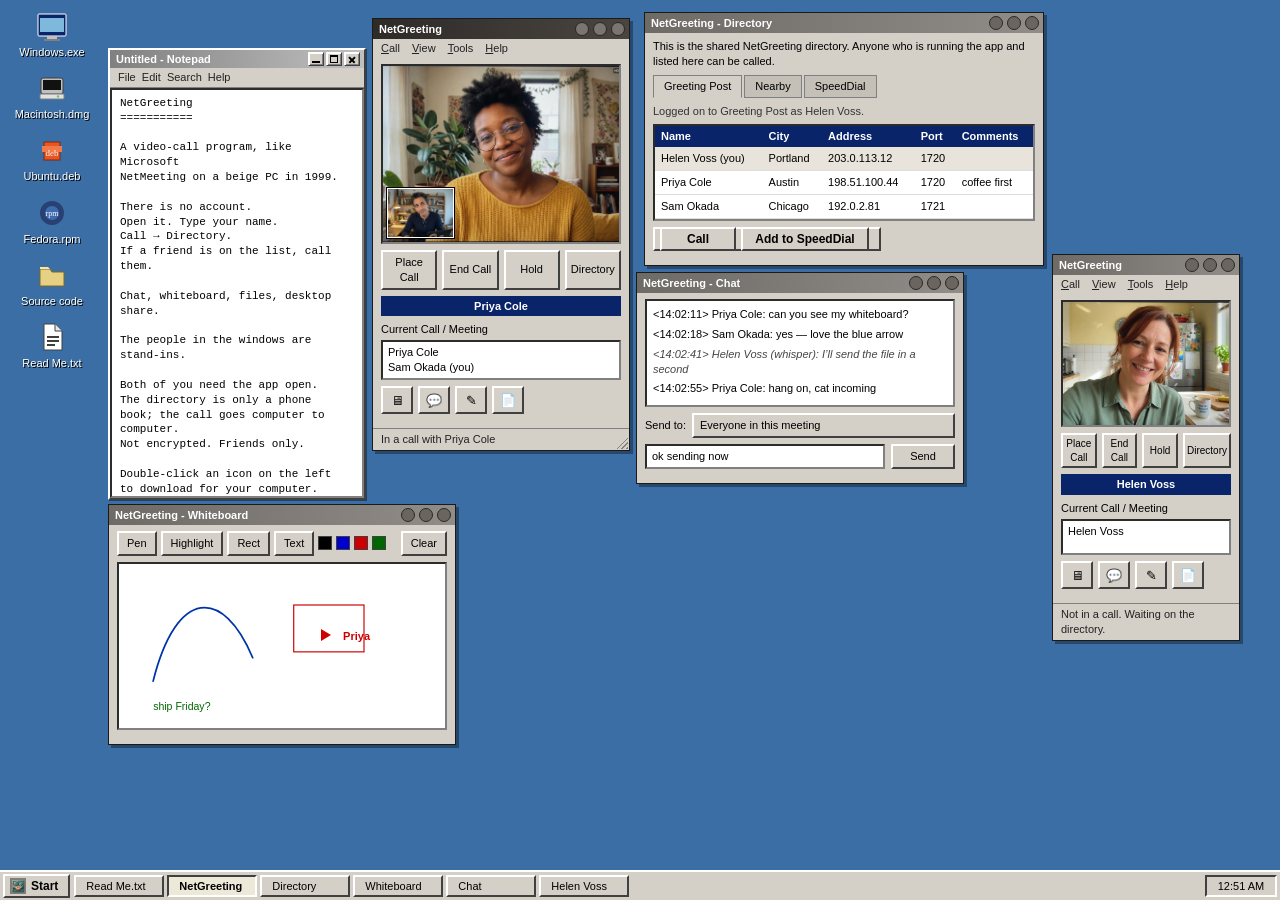
==== commit 2a67e2f1: "Add Hold button to pause camera+mic, publish releases with stable download links - MainWindow Hold/R" ====
--- a/docs/index.html
+++ b/docs/index.html
@@ -15,22 +15,22 @@
   <div class="desktop" id="desktop">
     <nav class="icons" aria-label="Downloads">
       <a class="desk-icon"
-        href="https://github.com/pixelhackstudios/NetGreeting/releases/latest/download/netgreeting-0.1.0-win64.exe">
+        href="https://github.com/pixelhackstudios/NetGreeting/releases/latest/download/netgreeting-win64.exe">
         <span class="ico ico-win" aria-hidden="true"></span>
         <span>Windows.exe</span>
       </a>
       <a class="desk-icon"
-        href="https://github.com/pixelhackstudios/NetGreeting/releases/latest/download/netgreeting-0.1.0-Darwin.dmg">
+        href="https://github.com/pixelhackstudios/NetGreeting/releases/latest/download/netgreeting-macos.dmg">
         <span class="ico ico-mac" aria-hidden="true"></span>
         <span>Macintosh.dmg</span>
       </a>
       <a class="desk-icon"
-        href="https://github.com/pixelhackstudios/NetGreeting/releases/latest/download/netgreeting_0.1.0_amd64.deb">
+        href="https://github.com/pixelhackstudios/NetGreeting/releases/latest/download/netgreeting-amd64.deb">
         <span class="ico ico-deb" aria-hidden="true"></span>
         <span>Ubuntu.deb</span>
       </a>
       <a class="desk-icon"
-        href="https://github.com/pixelhackstudios/NetGreeting/releases/latest/download/netgreeting-0.1.0-1.x86_64.rpm">
+        href="https://github.com/pixelhackstudios/NetGreeting/releases/latest/download/netgreeting-x86_64.rpm">
         <span class="ico ico-rpm" aria-hidden="true"></span>
         <span>Fedora.rpm</span>
       </a>
@@ -105,6 +105,7 @@
         <div class="row">
           <button type="button" class="btn">Place Call</button>
           <button type="button" class="btn">End Call</button>
+          <button type="button" class="btn" title="Stop sending camera and mic">Hold</button>
           <button type="button" class="btn" data-open="win-dir">Directory</button>
         </div>
         <div class="banner">Priya Cole</div>
@@ -265,6 +266,7 @@
         <div class="row">
           <button type="button" class="btn">Place Call</button>
           <button type="button" class="btn">End Call</button>
+          <button type="button" class="btn" title="Stop sending camera and mic">Hold</button>
           <button type="button" class="btn" data-open="win-dir">Directory</button>
         </div>
         <div class="banner">Helen Voss</div>
@@ -288,14 +290,14 @@
     </button>
     <div class="start-menu" id="startMenu" hidden>
       <div class="start-banner">NetGreeting</div>
-      <a href="https://github.com/pixelhackstudios/NetGreeting/releases/latest/download/netgreeting-0.1.0-win64.exe">Windows
+      <a href="https://github.com/pixelhackstudios/NetGreeting/releases/latest/download/netgreeting-win64.exe">Windows
         installer</a>
-      <a href="https://github.com/pixelhackstudios/NetGreeting/releases/latest/download/netgreeting-0.1.0-Darwin.dmg">Macintosh
+      <a href="https://github.com/pixelhackstudios/NetGreeting/releases/latest/download/netgreeting-macos.dmg">Macintosh
         disk image</a>
-      <a href="https://github.com/pixelhackstudios/NetGreeting/releases/latest/download/netgreeting_0.1.0_amd64.deb">Ubuntu
+      <a href="https://github.com/pixelhackstudios/NetGreeting/releases/latest/download/netgreeting-amd64.deb">Ubuntu
         / Debian</a>
       <a
-        href="https://github.com/pixelhackstudios/NetGreeting/releases/latest/download/netgreeting-0.1.0-1.x86_64.rpm">Fedora</a>
+        href="https://github.com/pixelhackstudios/NetGreeting/releases/latest/download/netgreeting-x86_64.rpm">Fedora</a>
       <hr>
       <a href="https://github.com/pixelhackstudios/NetGreeting/releases/latest">All downloads</a>
       <a href="https://github.com/pixelhackstudios/NetGreeting">GitHub</a>
